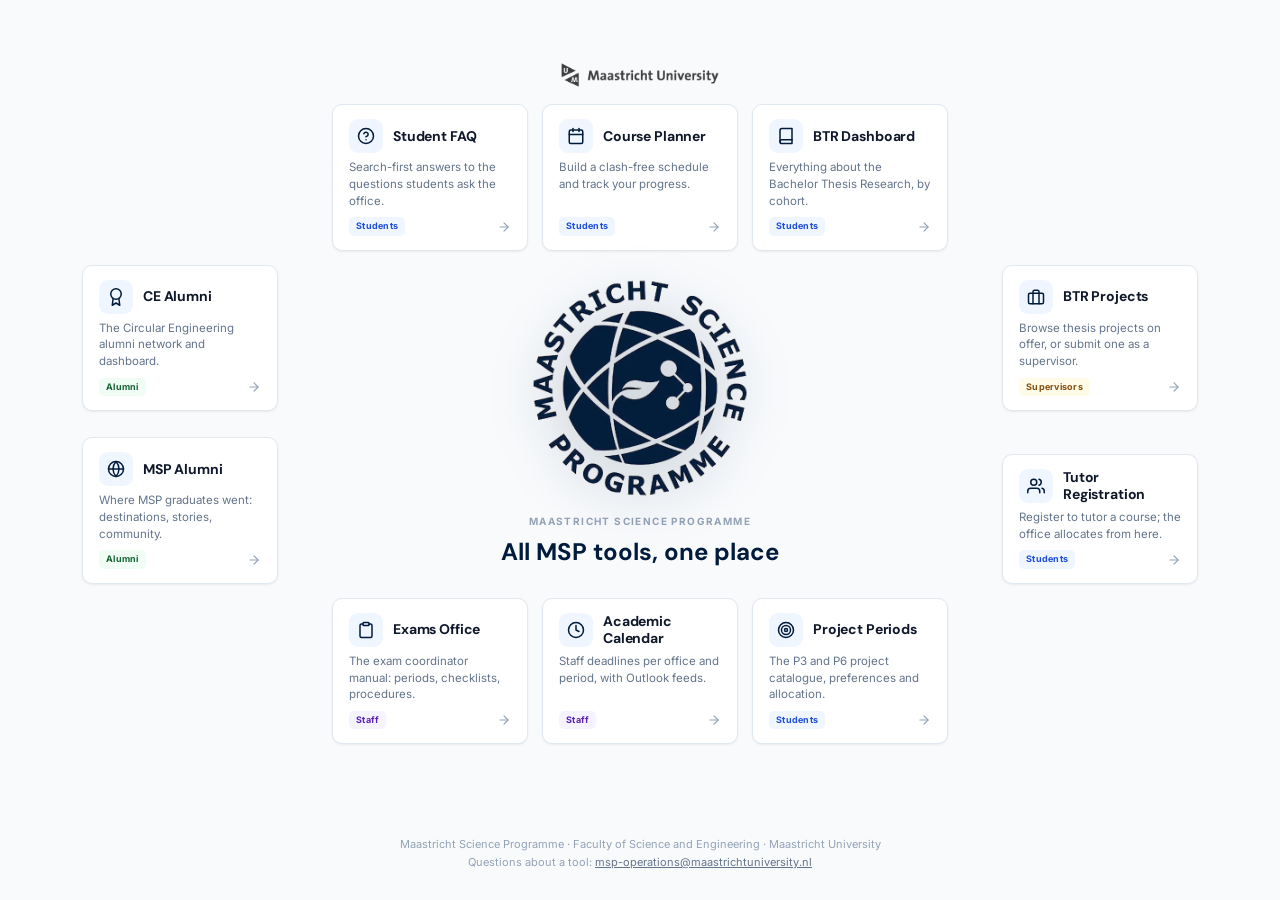
==== index.html @ 6ce53aeb "Hub: clean landing page without the sidebar; tools keep theirs" ====
<!doctype html>
<html lang="en">
<head>
<meta charset="utf-8">
<meta name="viewport" content="width=device-width, initial-scale=1">
<title>MSP Hub</title>
<meta name="description" content="Every Maastricht Science Programme web tool in one place: student FAQ, course planner, thesis research, tutoring, calendars and the alumni networks.">
<meta name="robots" content="noindex">
<link rel="icon" type="image/png" href="msp-ui/favicon.png">
<link rel="stylesheet" href="msp-ui/msp-ui.css">
<style>
  /* ── clean landing: no sidebar, everything centred ─────────────────────── */
  body.hub{min-height:100vh;display:flex;flex-direction:column}
  .hub-main{flex:1;display:flex;flex-direction:column;justify-content:center;max-width:1180px;width:100%;margin:0 auto;padding:40px 32px 24px;box-sizing:border-box}
  .hub-top{display:flex;justify-content:center;margin-bottom:8px}
  .hub-top img{height:26px;opacity:.85}
  .hub-foot{text-align:center;font-size:11px;color:var(--msp-g4);padding:16px 24px 28px;line-height:1.7}
  .hub-foot a{color:var(--msp-g5)}
  /* ── the ring: tiles around the emblem ───────────────────────────────── */
  .ring{display:flex;flex-direction:column;gap:14px;align-items:center;margin:8px 0 28px}
  .ring-row{display:flex;gap:14px;justify-content:center;flex-wrap:nowrap}
  .ring-mid{display:flex;gap:14px;align-items:stretch;justify-content:center;width:100%}
  .ring-col{display:flex;flex-direction:column;gap:14px;justify-content:space-between}
  .ring-centre{flex:1;display:flex;flex-direction:column;align-items:center;justify-content:center;text-align:center;min-width:220px;padding:12px}
  .ring-centre img{width:min(100%,220px);height:auto;display:block;filter:drop-shadow(0 8px 24px rgba(1,27,60,.18))}
  .ring-centre .kicker{font-size:10px;font-weight:700;letter-spacing:.14em;text-transform:uppercase;color:var(--msp-g4);margin-top:14px}
  .ring-centre h1{font-size:24px;margin:4px 0 0;color:var(--msp-navy);font-family:var(--msp-font-display)}

  /* ── a tile ────────────────────────────────────────────────────────────── */
  .tile{width:196px;min-height:118px;background:#fff;border:1.5px solid var(--msp-g2);border-radius:var(--msp-r);box-shadow:var(--msp-sh);padding:14px 16px;display:flex;flex-direction:column;gap:6px;text-decoration:none;color:var(--msp-g9);transition:all .2s;position:relative;box-sizing:border-box}
  .tile:hover{box-shadow:var(--msp-sh-md);transform:translateY(-2px);border-color:var(--msp-g3)}
  .tile:focus-visible{outline:2px solid var(--msp-sky);outline-offset:2px}
  .tile-top{display:flex;align-items:center;gap:10px}
  .tile-ico{width:34px;height:34px;border-radius:9px;background:var(--msp-a-bg);color:var(--msp-navy);display:flex;align-items:center;justify-content:center;flex-shrink:0}
  .tile-ico svg{width:18px;height:18px}
  .tile-name{font-family:var(--msp-font-display);font-weight:700;font-size:14px;letter-spacing:-.01em;line-height:1.2}
  .tile-blurb{font-size:11.5px;color:var(--msp-g5);line-height:1.45;flex:1}
  .tile-foot{display:flex;align-items:center;gap:6px;margin-top:2px}
  .tile-foot .msp-tag{font-size:9px;padding:2px 7px}
  .tile-go{margin-left:auto;color:var(--msp-g4);display:flex}
  .tile-go svg{width:14px;height:14px}
  .tile:hover .tile-go{color:var(--msp-navy)}
  .tile.dev{border-style:dashed;background:var(--msp-g0);cursor:default}
  .tile.dev:hover{transform:none;box-shadow:var(--msp-sh);border-color:var(--msp-g2)}
  .tile.dev .tile-ico{background:var(--msp-g1);color:var(--msp-g4)}
  .aud-students{background:var(--msp-a-bg);color:var(--msp-a)}
  .aud-staff{background:var(--msp-d-bg);color:var(--msp-d)}
  .aud-alumni{background:var(--msp-b-bg);color:var(--msp-b)}
  .aud-supervisors{background:var(--msp-c-bg);color:var(--msp-c)}

  /* ── narrow screens: emblem on top, tiles in a grid ───────────────────── */
  @media(max-width:1180px){.tile{width:176px}}
  @media(max-width:1000px){
    .ring-row,.ring-mid{display:contents}
    .ring-col{display:contents}
    .ring{display:grid;grid-template-columns:repeat(auto-fill,minmax(176px,1fr));gap:12px}
    .ring-centre{grid-column:1/-1;order:-1;padding:8px 0 16px}
    .tile{width:auto;min-height:0}
  }
  @media(max-width:480px){.ring{grid-template-columns:1fr 1fr}.tile-blurb{display:none}.tile{min-height:0}}
</style>
</head>
<body class="msp-body hub">

<main class="hub-main">
  <div class="hub-top"><img src="msp-ui/um-wordmark.png" alt="Maastricht University" style="filter:brightness(0);opacity:.75"></div>
  <div class="ring" id="ring" aria-label="MSP tools"></div>
</main>
<footer class="hub-foot">Maastricht Science Programme · Faculty of Science and Engineering · Maastricht University<br>Questions about a tool: <a href="mailto:msp-operations@maastrichtuniversity.nl">msp-operations@maastrichtuniversity.nl</a></footer>

<script src="projects.js"></script>
<script src="msp-ui/msp-shell.js"></script>
<script>
(function () {
  var P = window.MSP_PROJECTS || [];
  var AUD = { students: 'Students', staff: 'Staff', alumni: 'Alumni', supervisors: 'Supervisors' };

  function tile(p) {
    var href = p.next || p.live;
    var dev = p.status === 'dev' || !href;
    var el = document.createElement(dev ? 'div' : 'a');
    el.className = 'tile' + (dev ? ' dev' : '');
    el.id = 'tool-' + p.id;
    if (!dev) { el.href = href; el.setAttribute('aria-label', p.name + ': ' + p.blurb); }
    el.innerHTML =
      '<div class="tile-top"><span class="tile-ico">' + MSPShell.icon(p.icon) + '</span><span class="tile-name">' + p.name + '</span></div>' +
      '<div class="tile-blurb">' + p.blurb + '</div>' +
      '<div class="tile-foot"><span class="msp-tag aud-' + p.audience + '">' + (AUD[p.audience] || p.audience) + '</span>' +
      (dev ? '<span class="msp-tag">in development</span>' : '<span class="tile-go">' + '<svg viewBox="0 0 24 24" fill="none" stroke="currentColor" stroke-width="2" stroke-linecap="round" stroke-linejoin="round"><line x1="5" y1="12" x2="19" y2="12"/><polyline points="12 5 19 12 12 19"/></svg>' + '</span>') + '</div>';
    return el;
  }

  // ring layout: s tiles down each side, the rest split over the top and bottom rows
  function layout() {
    var ring = document.getElementById('ring');
    ring.innerHTML = '';
    var n = P.length;
    var s = Math.max(1, Math.floor(n / 5));
    var m = n - 2 * s, top = Math.ceil(m / 2), bottom = Math.floor(m / 2);
    var i = 0;
    var rowTop = document.createElement('div'); rowTop.className = 'ring-row';
    for (var a = 0; a < top; a++) rowTop.appendChild(tile(P[i++]));
    var mid = document.createElement('div'); mid.className = 'ring-mid';
    var right = document.createElement('div'); right.className = 'ring-col';
    for (var b = 0; b < s; b++) right.appendChild(tile(P[i++]));
    var rowBottom = document.createElement('div'); rowBottom.className = 'ring-row';
    var bottomTiles = [];
    for (var c = 0; c < bottom; c++) bottomTiles.push(tile(P[i++]));
    bottomTiles.reverse().forEach(function (t) { rowBottom.appendChild(t); });   // keeps the clockwise order
    var left = document.createElement('div'); left.className = 'ring-col';
    var leftTiles = [];
    for (var d = 0; d < s; d++) leftTiles.push(tile(P[i++]));
    leftTiles.reverse().forEach(function (t) { left.appendChild(t); });
    var centre = document.createElement('div'); centre.className = 'ring-centre';
    centre.innerHTML = '<img src="msp-ui/msp-emblem.png" alt="Maastricht Science Programme"><div class="kicker">Maastricht Science Programme</div><h1>All MSP tools, one place</h1>';
    mid.appendChild(left); mid.appendChild(centre); mid.appendChild(right);
    ring.appendChild(rowTop); ring.appendChild(mid); ring.appendChild(rowBottom);
  }
  layout();

})();
</script>
</body>
</html>
---- msp-ui/msp-ui.css ----
/* ============================================================================
   MSP UI  -  the shared look for every MSP web tool
   ----------------------------------------------------------------------------
   Source of the design: the MSP Course Planner (index.html) and Arthur Foulon's
   "UI Proposal" deck (Oct 2026). One stylesheet, loaded by every site, so the
   sidebar, colours, type and components are identical everywhere.

   Everything here is prefixed  msp-  so it never collides with a site's own CSS.
   The page frame is injected by msp-shell.js (same folder); this file styles it.

   Sections
     1. Fonts (self-hosted Inter + DM Sans, no CDN calls)
     2. Tokens (:root custom properties, all --msp-*)
     3. Base (body type, links, headings inside .msp-content)
     4. Frame: sidebar, content area, mobile drawer, print
     5. Components: cards, hero, buttons, pills, alerts, chips, forms, tables
     6. Utilities
   ========================================================================== */

/* 1. Fonts ------------------------------------------------------------------ */
@font-face{font-family:'Inter';font-style:normal;font-weight:400 700;font-display:swap;src:url(fonts/inter-latin.woff2) format('woff2');unicode-range:U+0000-00FF,U+0131,U+0152-0153,U+02BB-02BC,U+02C6,U+02DA,U+02DC,U+0304,U+0308,U+0329,U+2000-206F,U+20AC,U+2122,U+2191,U+2193,U+2212,U+2215,U+FEFF,U+FFFD}
@font-face{font-family:'Inter';font-style:normal;font-weight:400 700;font-display:swap;src:url(fonts/inter-latin-ext.woff2) format('woff2');unicode-range:U+0100-02BA,U+02BD-02C5,U+02C7-02CC,U+02CE-02D7,U+02DD-02FF,U+0304,U+0308,U+0329,U+1D00-1DBF,U+1E00-1E9F,U+1EF2-1EFF,U+2020,U+20A0-20AB,U+20AD-20C0,U+2113,U+2C60-2C7F,U+A720-A7FF}
@font-face{font-family:'DM Sans';font-style:normal;font-weight:700;font-display:swap;src:url(fonts/dmsans-700-latin.woff2) format('woff2');unicode-range:U+0000-00FF,U+0131,U+0152-0153,U+02BB-02BC,U+02C6,U+02DA,U+02DC,U+0304,U+0308,U+0329,U+2000-206F,U+20AC,U+2122,U+2191,U+2193,U+2212,U+2215,U+FEFF,U+FFFD}
@font-face{font-family:'DM Sans';font-style:normal;font-weight:700;font-display:swap;src:url(fonts/dmsans-700-latin-ext.woff2) format('woff2');unicode-range:U+0100-02BA,U+02BD-02C5,U+02C7-02CC,U+02CE-02D7,U+02DD-02FF,U+0304,U+0308,U+0329,U+1D00-1DBF,U+1E00-1E9F,U+1EF2-1EFF,U+2020,U+20A0-20AB,U+20AD-20C0,U+2113,U+2C60-2C7F,U+A720-A7FF}

/* 2. Tokens ----------------------------------------------------------------- */
:root{
  /* brand */
  --msp-navy:#011B3C; --msp-navy2:#02274F; --msp-navy3:#0A3060;
  --msp-sky:#6ED2EC; --msp-orange:#E87722; --msp-red:#BE0028;
  /* semantic states */
  --msp-ok:#15803D;   --msp-ok-bg:#F0FDF4;   --msp-ok-bd:#86EFAC;
  --msp-warn:#92400E; --msp-warn-bg:#FFFBEB; --msp-warn-bd:#FCD34D;
  --msp-err:#B91C1C;  --msp-err-bg:#FEF2F2;  --msp-err-bd:#FCA5A5;
  --msp-inf:#0C4A6E;  --msp-inf-bg:#F0F9FF;  --msp-inf-bd:#7DD3FC;
  /* greys (slate) */
  --msp-g0:#F8FAFC; --msp-g1:#F1F5F9; --msp-g2:#E2E8F0; --msp-g3:#CBD5E1;
  --msp-g4:#94A3B8; --msp-g5:#64748B; --msp-g7:#334155; --msp-g9:#0F172A;
  /* accent tints used by the planner for slot colours; handy for categories */
  --msp-a-bg:#EFF6FF; --msp-a:#1D4ED8;  --msp-b-bg:#F0FDF4; --msp-b:#166534;
  --msp-c-bg:#FEFCE8; --msp-c:#854D0E;  --msp-d-bg:#F5F3FF; --msp-d:#5B21B6;
  --msp-e-bg:#FFF1F2; --msp-e:#9F1239;
  /* shape */
  --msp-r:10px; --msp-rs:6px; --msp-rl:16px;
  --msp-sh:0 1px 3px rgba(0,0,0,.04),0 1px 2px rgba(0,0,0,.03);
  --msp-sh-md:0 4px 20px rgba(0,0,0,.06),0 2px 6px rgba(0,0,0,.03);
  --msp-sh-lg:0 8px 30px rgba(0,0,0,.08),0 4px 10px rgba(0,0,0,.04);
  /* type */
  --msp-font:'Inter',-apple-system,BlinkMacSystemFont,'Segoe UI',sans-serif;
  --msp-font-display:'DM Sans','Inter',-apple-system,BlinkMacSystemFont,'Segoe UI',sans-serif;
  --msp-font-mono:'SF Mono',Monaco,Consolas,'Courier New',monospace;
  /* frame */
  --msp-sb-w:260px;        /* desktop sidebar */
  --msp-sb-w-md:220px;     /* 901-1100px */
  --msp-sb-w-drawer:280px; /* off-canvas drawer below 900px */
  --msp-main-w:860px;      /* reading column */
  --msp-main-w-wide:1100px;
  /* stacking: sidebar 200, its overlay 190, drawer toggle 300; site modals go above these */
  --msp-z-sidebar:200; --msp-z-toggle:300; --msp-z-modal:500;
}

/* 3. Base -------------------------------------------------------------------- */
html{scroll-behavior:smooth;-webkit-text-size-adjust:100%}
body.msp-body{margin:0;font-family:var(--msp-font);background:var(--msp-g0);color:var(--msp-g9);min-height:100vh;font-size:14px;line-height:1.6;-webkit-font-smoothing:antialiased}
:where(.msp-content) :where(a:not([class*=msp-btn]):not(.msp-chip):not(.msp-tab)){color:var(--msp-navy)}
:where(.msp-content) :where(h1,h2,h3){font-family:var(--msp-font-display);letter-spacing:-.01em;color:inherit;line-height:1.2;margin:0 0 .5em}
:where(.msp-content) :where(h1){font-size:26px;font-weight:700}
:where(.msp-content) :where(h2){font-size:20px;font-weight:700}
:where(.msp-content) :where(h3){font-size:15px;font-weight:600;font-family:var(--msp-font)}
.msp-content ::selection{background:rgba(110,210,236,.35)}

/* 4. Frame ------------------------------------------------------------------- */
.msp-app{display:flex;min-height:100vh}

/* sidebar */
.msp-sidebar{width:var(--msp-sb-w);background:var(--msp-navy);color:#fff;position:fixed;top:0;left:0;bottom:0;z-index:var(--msp-z-sidebar);align-self:auto;display:flex;flex-direction:column;overflow-y:auto;box-shadow:4px 0 24px rgba(1,27,60,.12);font-family:var(--msp-font);font-size:14px;line-height:1.6;box-sizing:border-box;scrollbar-width:thin;scrollbar-color:rgba(255,255,255,.18) transparent}
.msp-sidebar *,.msp-sidebar *::before,.msp-sidebar *::after{box-sizing:border-box}
.msp-sidebar a{text-decoration:none}

.msp-sb-brand{padding:28px 24px 20px;border-bottom:1px solid rgba(255,255,255,.08)}
.msp-sb-brand a{color:inherit;display:block}
.msp-sb-logo{height:32px;width:auto;object-fit:contain;filter:brightness(0) invert(1);opacity:.9;margin-bottom:14px;display:block}
.msp-sb-title{font-family:var(--msp-font-display);font-size:20px;font-weight:700;letter-spacing:-.02em;line-height:1.15;color:#fff;margin:0}
.msp-sb-title.long{font-size:17px}   /* set by the shell for names over 18 characters */
.msp-sb-sub{font-size:9.5px;color:rgba(255,255,255,.4);letter-spacing:.1em;text-transform:uppercase;margin-top:5px;font-weight:500;line-height:1.4}

.msp-sb-nav{padding:20px 14px;flex:1}
.msp-sb-label{font-size:9px;font-weight:700;text-transform:uppercase;letter-spacing:.12em;color:rgba(255,255,255,.3);padding:0 10px;margin:0 0 8px}
.msp-sb-link+.msp-sb-label,.msp-sb-divider+.msp-sb-label,.msp-sb-label+.msp-sb-label{margin-top:18px}
.msp-sb-link{display:flex;align-items:center;gap:12px;padding:12px 14px;border-radius:10px;font-size:13.5px;font-weight:500;color:rgba(255,255,255,.55);text-decoration:none;transition:all .2s;border:none;background:none;cursor:pointer;font-family:inherit;width:100%;text-align:left;margin-bottom:4px}
.msp-sb-link:hover{background:rgba(255,255,255,.08);color:rgba(255,255,255,.9)}
.msp-sb-link.active{background:rgba(255,255,255,.12);color:#fff;font-weight:600;box-shadow:inset 0 0 0 1px rgba(255,255,255,.08)}
.msp-sb-link:focus-visible{outline:2px solid var(--msp-sky);outline-offset:2px}
.msp-sb-ico{width:36px;height:36px;border-radius:9px;display:flex;align-items:center;justify-content:center;flex-shrink:0;background:rgba(255,255,255,.06);transition:background .2s;color:inherit}
.msp-sb-link:hover .msp-sb-ico{background:rgba(255,255,255,.1)}
.msp-sb-link.active .msp-sb-ico{background:rgba(110,210,236,.15);color:var(--msp-sky)}
.msp-sb-ico svg{width:18px;height:18px;display:block}
.msp-sb-text{line-height:1.2;min-width:0}
.msp-sb-hint{font-size:10px;color:rgba(255,255,255,.3);font-weight:400;display:block;margin-top:1px;white-space:nowrap;overflow:hidden;text-overflow:ellipsis}
.msp-sb-link.active .msp-sb-hint{color:rgba(255,255,255,.45)}
.msp-sb-ext{margin-left:auto;opacity:.35;flex-shrink:0}
.msp-sb-ext svg{width:12px;height:12px;display:block}
.msp-sb-divider{height:1px;background:rgba(255,255,255,.06);margin:16px 10px}

.msp-sb-meta{padding:16px 24px;border-top:1px solid rgba(255,255,255,.06);font-size:10.5px;color:rgba(255,255,255,.3);line-height:1.6}
.msp-sb-meta span{display:block;margin-bottom:2px}
.msp-sb-meta:empty{display:none}
.msp-sb-cfg{display:inline-flex;align-items:center;gap:4px;padding:5px 12px;border-radius:var(--msp-rs);font-size:10.5px;font-weight:600;background:rgba(255,255,255,.06);border:1px solid rgba(255,255,255,.1);color:rgba(255,255,255,.5);cursor:pointer;font-family:inherit;transition:all .15s;margin-top:8px}
.msp-sb-cfg:hover{background:rgba(255,255,255,.12);color:rgba(255,255,255,.8)}
.msp-sb-cfg svg{width:14px;height:14px}

.msp-sb-footer{padding:16px 24px;border-top:1px solid rgba(255,255,255,.06)}
.msp-sb-footer img{height:36px;width:auto;object-fit:contain;filter:brightness(0) invert(1);opacity:.4;display:block;margin-bottom:8px}
.msp-sb-privacy{font-size:9px;color:rgba(255,255,255,.25);line-height:1.5}
.msp-sb-hub{display:inline-flex;align-items:center;gap:5px;margin-top:8px;font-size:10px;font-weight:600;color:rgba(255,255,255,.4);letter-spacing:.02em;transition:color .15s}
.msp-sb-hub:hover{color:rgba(255,255,255,.85)}
.msp-sb-hub svg{width:12px;height:12px}

/* content: a flex column so a page footer sits at the bottom on short pages */
.msp-content{flex:1;margin-left:var(--msp-sb-w);min-height:100vh;background:var(--msp-g0);color:var(--msp-g9);min-width:0;display:flex;flex-direction:column}
.msp-main{max-width:var(--msp-main-w);width:100%;flex:1 0 auto;margin:0 auto;padding:32px 32px 80px;box-sizing:border-box}
.msp-main.wide{max-width:var(--msp-main-w-wide)}
.msp-main.full{max-width:none}

/* mobile toggle + overlay */
.msp-sb-toggle{display:none;position:fixed;top:12px;left:12px;z-index:var(--msp-z-toggle);width:40px;height:40px;border-radius:10px;background:var(--msp-navy);color:#fff;border:none;cursor:pointer;align-items:center;justify-content:center;box-shadow:var(--msp-sh-md);padding:0}
.msp-sb-toggle svg{width:20px;height:20px}
.msp-sb-overlay{display:none;position:fixed;inset:0;background:rgba(0,0,0,.4);z-index:calc(var(--msp-z-sidebar) - 10)}
.msp-skip{position:absolute;left:-9999px;top:8px;background:#fff;color:var(--msp-navy);padding:8px 12px;border-radius:6px;z-index:400;font-weight:600}
.msp-skip:focus{left:8px}

/* breakpoints (same steps as the planner) */
@media(max-width:1100px){
  .msp-sidebar{width:var(--msp-sb-w-md)}
  .msp-content{margin-left:var(--msp-sb-w-md)}
  .msp-sb-link{padding:10px 12px;font-size:12.5px}
  .msp-sb-ico{width:32px;height:32px}
  .msp-sb-sub{font-size:8.5px;letter-spacing:.06em}
}
@media(max-width:900px){
  .msp-sidebar{transform:translateX(-100%);transition:transform .3s ease;width:var(--msp-sb-w-drawer)}
  .msp-sidebar.open{transform:translateX(0)}
  .msp-content{margin-left:0}
  .msp-sb-toggle{display:flex;transition:left .3s ease}
  /* while the drawer is open the button becomes the X and sits in the drawer's top-right corner */
  body.msp-sb-locked .msp-sb-toggle{left:calc(var(--msp-sb-w-drawer) - 52px);background:rgba(255,255,255,.12);box-shadow:none}
  .msp-sb-overlay.show{display:block}
  body.msp-sb-locked{overflow:hidden}
  .msp-main{padding-top:64px}
}
@media(max-width:640px){
  .msp-main{padding:64px 16px 60px}
  .msp-hero{padding:22px 20px;border-radius:12px}
  .msp-hero h1,.msp-hero h2{font-size:22px}
  .msp-card-b{padding:16px}
  .msp-card-h,.msp-card-f{padding:14px 16px}
}
@media print{
  .msp-sidebar,.msp-sb-toggle,.msp-sb-overlay{display:none!important}
  .msp-content{margin-left:0!important}
  .msp-main{padding:12px!important;max-width:100%!important}
  body.msp-body{background:#fff!important}
}

/* 5. Components -------------------------------------------------------------- */
/* hero: the in-content replacement for the old full-bleed heroes */
.msp-hero{background:linear-gradient(135deg,var(--msp-navy) 0%,var(--msp-navy2) 40%,var(--msp-navy3) 100%);color:#fff;border-radius:var(--msp-rl);padding:32px 36px;margin-bottom:20px;box-shadow:0 8px 32px rgba(1,27,60,.18),0 2px 8px rgba(0,0,0,.08);position:relative;overflow:hidden}
.msp-hero::before{content:'';position:absolute;top:-60px;right:-40px;width:200px;height:200px;background:radial-gradient(circle,rgba(110,210,236,.08) 0%,transparent 70%);pointer-events:none}
.msp-hero h1,.msp-hero h2{color:#fff;font-family:var(--msp-font-display);font-size:26px;font-weight:700;margin:0 0 4px;letter-spacing:-.02em}
.msp-hero p{font-size:13.5px;opacity:.75;margin:0;max-width:60ch;line-height:1.7}
.msp-hero .msp-hero-kicker{font-size:10px;font-weight:700;letter-spacing:.12em;text-transform:uppercase;opacity:.55;margin-bottom:8px}
.msp-hero .msp-hero-actions{display:flex;gap:8px;margin-top:16px;flex-wrap:wrap}
.msp-hero-flat{background:#fff;color:var(--msp-g9);border:1px solid var(--msp-g2);box-shadow:var(--msp-sh)}
.msp-hero-flat h1,.msp-hero-flat h2{color:var(--msp-navy)}
.msp-hero-flat p{color:var(--msp-g5);opacity:1}
.msp-hero-flat::before{display:none}

/* page head: plain title block */
.msp-page-head{margin-bottom:22px}
.msp-page-head h1{margin:0 0 4px}
.msp-page-head p{margin:0;color:var(--msp-g5);font-size:13.5px}
.msp-kicker{font-size:10px;font-weight:700;letter-spacing:.12em;text-transform:uppercase;color:var(--msp-g4);margin-bottom:6px}

/* cards */
.msp-card{background:#fff;border-radius:var(--msp-r);box-shadow:var(--msp-sh);border:1px solid var(--msp-g2);margin-bottom:16px;overflow:hidden;transition:box-shadow .2s}
.msp-card:hover{box-shadow:var(--msp-sh-md)}
.msp-card-h{padding:16px 24px;border-bottom:1px solid var(--msp-g1);display:flex;align-items:center;gap:12px}
.msp-card-h h2,.msp-card-h h3{font-size:15px;font-weight:600;color:var(--msp-g9);letter-spacing:-.01em;margin:0;font-family:var(--msp-font)}
.msp-card-b{padding:24px}
.msp-card-f{padding:16px 24px;background:var(--msp-g0);border-top:1px solid var(--msp-g1);display:flex;align-items:center;gap:10px;flex-wrap:wrap}
.msp-step{width:28px;height:28px;background:var(--msp-navy);color:#fff;border-radius:50%;display:flex;align-items:center;justify-content:center;font-size:12px;font-weight:700;flex-shrink:0}
.msp-step.ok{background:var(--msp-ok)}
.msp-hint{font-size:12px;color:var(--msp-g4);margin-left:auto;font-weight:400}
.msp-card.static:hover{box-shadow:var(--msp-sh)}

/* stat tiles */
.msp-stats{display:grid;grid-template-columns:repeat(auto-fit,minmax(140px,1fr));gap:14px;margin-bottom:20px}
.msp-stat{background:#fff;border-radius:14px;padding:20px 16px 16px;text-align:center;border:1.5px solid var(--msp-g2);box-shadow:var(--msp-sh);transition:all .3s}
.msp-stat:hover{box-shadow:var(--msp-sh-md);transform:translateY(-3px);border-color:var(--msp-g3)}
.msp-stat-val{font-family:var(--msp-font-display);font-size:28px;font-weight:700;color:var(--msp-navy);line-height:1.1}
.msp-stat-label{font-size:10px;font-weight:700;color:var(--msp-g4);text-transform:uppercase;letter-spacing:.08em;margin-top:6px}
.msp-stat-sub{font-size:11px;color:var(--msp-g5);margin-top:3px}
.msp-stat.ok{border-color:var(--msp-ok-bd);background:var(--msp-ok-bg)} .msp-stat.ok .msp-stat-val{color:var(--msp-ok)}
.msp-stat.warn{border-color:var(--msp-warn-bd);background:var(--msp-warn-bg)} .msp-stat.warn .msp-stat-val{color:var(--msp-warn)}

/* buttons */
.msp-btn{display:inline-flex;align-items:center;gap:6px;padding:9px 18px;border-radius:var(--msp-rs);font-size:13px;font-weight:600;font-family:var(--msp-font);cursor:pointer;border:none;transition:all .15s;text-decoration:none;line-height:1.3;white-space:nowrap}
.msp-btn svg{width:15px;height:15px}
.msp-btn-or{background:var(--msp-orange);color:#fff;box-shadow:0 1px 3px rgba(232,119,34,.3)}
.msp-btn-or:hover{opacity:.9;box-shadow:0 2px 8px rgba(232,119,34,.35);color:#fff}
.msp-btn-navy{background:var(--msp-navy);color:#fff}
.msp-btn-navy:hover{background:var(--msp-navy2);color:#fff}
.msp-btn-gh{background:#fff;color:var(--msp-g5);border:1.5px solid var(--msp-g2)}
.msp-btn-gh:hover{border-color:var(--msp-g4);color:var(--msp-g7)}
.msp-btn-sky{background:var(--msp-inf-bg);color:var(--msp-inf);border:1px solid var(--msp-inf-bd)}
.msp-btn-sky:hover{background:var(--msp-sky);color:var(--msp-navy)}
.msp-btn-link{background:transparent;color:var(--msp-navy);padding-left:6px;padding-right:6px}
.msp-btn-link:hover{text-decoration:underline}
.msp-btn-sm{padding:6px 12px;font-size:11.5px}
.msp-btn-lg{padding:12px 24px;font-size:14px}
.msp-btn:disabled,.msp-btn.disabled{opacity:.35;cursor:not-allowed;box-shadow:none;pointer-events:none}
.msp-btn:focus-visible{outline:2px solid var(--msp-sky);outline-offset:2px}

/* status pills */
.msp-pill{display:inline-flex;align-items:center;gap:4px;font-size:11px;font-weight:600;padding:3px 10px;border-radius:20px;white-space:nowrap;letter-spacing:.02em;background:var(--msp-g1);color:var(--msp-g5)}
.msp-pill.ok{background:var(--msp-ok-bg);color:var(--msp-ok);border:1px solid var(--msp-ok-bd)}
.msp-pill.warn{background:var(--msp-warn-bg);color:var(--msp-warn);border:1px solid var(--msp-warn-bd)}
.msp-pill.err{background:var(--msp-err-bg);color:var(--msp-err);border:1px solid var(--msp-err-bd)}
.msp-pill.inf{background:var(--msp-inf-bg);color:var(--msp-inf);border:1px solid var(--msp-inf-bd)}
.msp-pill.navy{background:var(--msp-navy);color:#fff}
.msp-pill.sky{background:rgba(110,210,236,.2);color:var(--msp-navy)}

/* alerts */
.msp-alert{display:flex;gap:10px;align-items:flex-start;padding:12px 16px;border-radius:var(--msp-rs);margin-bottom:8px;line-height:1.5;background:var(--msp-g1);border:1px solid var(--msp-g2)}
.msp-alert-ico{font-size:14px;flex-shrink:0;margin-top:1px;line-height:1}
.msp-alert-ico svg{width:16px;height:16px;display:block}
.msp-alert-body{flex:1;font-size:12.5px;color:var(--msp-g5)}
.msp-alert-body strong{display:block;font-weight:600;font-size:13px;margin-bottom:2px;color:var(--msp-g9)}
.msp-alert-body p{margin:0}
.msp-alert.ok{background:var(--msp-ok-bg);border-color:var(--msp-ok-bd)} .msp-alert.ok .msp-alert-ico,.msp-alert.ok strong{color:var(--msp-ok)}
.msp-alert.warn{background:var(--msp-warn-bg);border-color:var(--msp-warn-bd)} .msp-alert.warn .msp-alert-ico,.msp-alert.warn strong{color:var(--msp-warn)}
.msp-alert.err{background:var(--msp-err-bg);border-color:var(--msp-err-bd)} .msp-alert.err .msp-alert-ico,.msp-alert.err strong{color:var(--msp-err)}
.msp-alert.inf{background:var(--msp-inf-bg);border-color:var(--msp-inf-bd)} .msp-alert.inf .msp-alert-ico,.msp-alert.inf strong{color:var(--msp-inf)}

/* guidance note (left rule) */
.msp-note{margin-top:6px;padding:9px 12px;background:rgba(12,74,110,.04);border-left:3px solid var(--msp-inf-bd);border-radius:0 var(--msp-rs) var(--msp-rs) 0;font-size:11.5px;color:var(--msp-g5);line-height:1.6}
.msp-note strong{color:var(--msp-g7);font-weight:600}

/* chips, tags, badges */
.msp-chip{padding:6px 14px;border-radius:20px;font-size:12px;font-weight:600;border:1.5px solid var(--msp-g2);background:#fff;color:var(--msp-g5);cursor:pointer;transition:all .15s;font-family:inherit;display:inline-flex;align-items:center;gap:5px;text-decoration:none;line-height:1.3}
.msp-chip:hover{border-color:var(--msp-g3);color:var(--msp-g7)}
.msp-chip.active{background:var(--msp-navy);color:#fff;border-color:var(--msp-navy)}
.msp-chips{display:flex;gap:6px;flex-wrap:wrap}
/* chip as a checkbox/radio label: <label class="msp-chip"><input type="checkbox"> Lab</label> */
.msp-chip{position:relative}
.msp-chip input[type=checkbox],.msp-chip input[type=radio]{position:absolute;opacity:0;width:0;height:0;margin:0;pointer-events:none}
.msp-chip:has(input:checked){background:var(--msp-navy);color:#fff;border-color:var(--msp-navy)}
.msp-chip:has(input:focus-visible){outline:2px solid var(--msp-sky);outline-offset:2px}
.msp-tag{display:inline-flex;align-items:center;gap:3px;font-size:10px;font-weight:700;padding:3px 9px;border-radius:5px;letter-spacing:.03em;background:var(--msp-g1);color:var(--msp-g5)}
.msp-tag.pre{background:var(--msp-warn-bg);color:var(--msp-warn);border:1px solid var(--msp-warn-bd)}
.msp-tag.co{background:var(--msp-inf-bg);color:var(--msp-inf);border:1px solid var(--msp-inf-bd)}
.msp-tag.ok{background:var(--msp-ok-bg);color:var(--msp-ok);border:1px solid var(--msp-ok-bd)}
.msp-tag.navy{background:var(--msp-navy);color:#fff}
.msp-tag.dark{background:var(--msp-g9);color:#fff}
.msp-code{font-size:12px;font-weight:700;color:#fff;background:var(--msp-navy);padding:3px 10px;border-radius:5px;font-family:var(--msp-font-mono);letter-spacing:.03em}
.msp-label{font-size:9.5px;font-weight:700;text-transform:uppercase;letter-spacing:.06em;color:var(--msp-g4);background:var(--msp-g1);padding:3px 8px;border-radius:4px}
.msp-cat-a{background:var(--msp-a-bg);color:var(--msp-a)} .msp-cat-b{background:var(--msp-b-bg);color:var(--msp-b)} .msp-cat-c{background:var(--msp-c-bg);color:var(--msp-c)} .msp-cat-d{background:var(--msp-d-bg);color:var(--msp-d)} .msp-cat-e{background:var(--msp-e-bg);color:var(--msp-e)}

/* forms */
.msp-field{margin-bottom:18px} .msp-field:last-child{margin-bottom:0}
.msp-flbl{display:block;font-size:10.5px;font-weight:600;color:var(--msp-g5);margin-bottom:6px;letter-spacing:.08em;text-transform:uppercase}
.msp-input,.msp-textarea,.msp-select select{width:100%;padding:10px 14px;border:1.5px solid var(--msp-g2);border-radius:var(--msp-rs);font-size:13.5px;font-family:var(--msp-font);color:var(--msp-g9);background:#fff;transition:border-color .15s,box-shadow .15s;box-sizing:border-box}
.msp-input:hover,.msp-textarea:hover,.msp-select select:hover{border-color:var(--msp-g3)}
.msp-input:focus,.msp-textarea:focus,.msp-select select:focus{outline:none;border-color:var(--msp-navy);box-shadow:0 0 0 3px rgba(1,27,60,.08)}
.msp-textarea{min-height:96px;resize:vertical;line-height:1.5}
.msp-select{position:relative}
.msp-select select{padding-right:32px;appearance:none;cursor:pointer}
.msp-select::after{content:'\25BE';position:absolute;right:12px;top:50%;transform:translateY(-50%);color:var(--msp-g4);pointer-events:none;font-size:12px}
.msp-search{position:relative}
.msp-search .msp-input{padding-left:40px;border-radius:var(--msp-r);font-size:14px;box-shadow:var(--msp-sh)}
.msp-search::before{content:'';position:absolute;left:14px;top:50%;width:15px;height:15px;transform:translateY(-50%);opacity:.4;pointer-events:none;background:no-repeat center/contain url("data:image/svg+xml;utf8,<svg xmlns='http://www.w3.org/2000/svg' viewBox='0 0 24 24' fill='none' stroke='%230F172A' stroke-width='2' stroke-linecap='round' stroke-linejoin='round'><circle cx='11' cy='11' r='8'/><line x1='21' y1='21' x2='16.65' y2='16.65'/></svg>")}
.msp-check{display:flex;gap:10px;align-items:flex-start;font-size:13px;color:var(--msp-g7);cursor:pointer}
.msp-check input{width:15px;height:15px;margin-top:3px;flex-shrink:0;accent-color:var(--msp-navy)}
.msp-help{font-size:12px;color:var(--msp-g4);margin-top:6px}

/* tables */
.msp-table{width:100%;border-collapse:collapse;font-size:13px}
.msp-table th{background:var(--msp-g0);padding:10px 14px;text-align:left;font-size:10px;font-weight:700;color:var(--msp-g4);text-transform:uppercase;letter-spacing:.08em;border-bottom:2px solid var(--msp-g2)}
.msp-table td{padding:12px 14px;border-bottom:1px solid var(--msp-g1);vertical-align:middle}
.msp-table tr:last-child td{border-bottom:none}
.msp-table tbody tr:hover td{background:var(--msp-g0)}
.msp-table .mono{font-family:var(--msp-font-mono);color:var(--msp-g4);font-size:12px}
.msp-table-wrap{overflow-x:auto;-webkit-overflow-scrolling:touch}

/* sections, dividers, lists */
.msp-seclbl{font-size:10px;font-weight:700;text-transform:uppercase;letter-spacing:.1em;color:var(--msp-g4);margin:2px 0 10px}
.msp-divider{border:none;border-top:1px solid var(--msp-g1);margin:18px 0}
.msp-steps{list-style:none;padding:0;margin:0;counter-reset:msp}
.msp-steps li{position:relative;padding:6px 0 6px 32px;font-size:13px;color:var(--msp-g7);counter-increment:msp}
.msp-steps li::before{content:counter(msp);position:absolute;left:0;top:6px;width:22px;height:22px;border-radius:50%;background:var(--msp-navy);color:#fff;font-size:10px;font-weight:700;display:flex;align-items:center;justify-content:center}
.msp-links{display:flex;gap:8px;flex-wrap:wrap}
.msp-links a{display:inline-flex;align-items:center;gap:5px;padding:6px 12px;border-radius:var(--msp-rs);font-size:11.5px;font-weight:500;color:var(--msp-navy);background:var(--msp-a-bg);border:1px solid rgba(29,78,216,.1);text-decoration:none;transition:all .15s}
.msp-links a:hover{background:var(--msp-navy);color:#fff}
.msp-empty{text-align:center;padding:28px 20px;color:var(--msp-g4);font-size:13px}
.msp-spin{width:32px;height:32px;border:3px solid var(--msp-g2);border-top-color:var(--msp-navy);border-radius:50%;animation:msp-spin .7s linear infinite;margin:0 auto}
@keyframes msp-spin{to{transform:rotate(360deg)}}

/* tabs (planner's plan tabs) */
.msp-tabs{display:flex;gap:6px;margin-bottom:22px;background:#fff;padding:6px;border-radius:var(--msp-r);border:1px solid var(--msp-g2);box-shadow:var(--msp-sh)}
.msp-tab{flex:1;display:flex;align-items:center;justify-content:center;gap:7px;padding:10px 14px;border-radius:7px;cursor:pointer;border:none;background:transparent;font-size:13px;font-weight:500;color:var(--msp-g5);transition:all .2s;font-family:inherit;text-decoration:none}
.msp-tab:hover{background:var(--msp-g0);color:var(--msp-g7)}
.msp-tab.active{background:var(--msp-navy);color:#fff;box-shadow:var(--msp-sh-md)}

/* modal: <div class="msp-modal-overlay show"><div class="msp-modal" role="dialog">...</div></div> */
.msp-modal-overlay{display:none;position:fixed;inset:0;background:rgba(1,27,60,.55);z-index:var(--msp-z-modal);align-items:center;justify-content:center;padding:16px;box-sizing:border-box}
.msp-modal-overlay.show{display:flex}
.msp-modal{background:#fff;border-radius:var(--msp-rl);width:100%;max-width:640px;max-height:90vh;overflow:auto;box-shadow:var(--msp-sh-lg);font-family:var(--msp-font);color:var(--msp-g9)}
.msp-modal-h{padding:16px 24px;border-bottom:1px solid var(--msp-g1);display:flex;align-items:center;gap:12px}
.msp-modal-h h2,.msp-modal-h h3{margin:0;font-size:16px;font-weight:700;font-family:var(--msp-font-display);flex:1}
.msp-modal-x{background:none;border:none;cursor:pointer;color:var(--msp-g4);font-size:20px;line-height:1;padding:4px;border-radius:6px}
.msp-modal-x:hover{background:var(--msp-g1);color:var(--msp-g7)}
.msp-modal-b{padding:24px}
.msp-modal-f{padding:16px 24px;border-top:1px solid var(--msp-g1);display:flex;gap:8px;justify-content:flex-end;flex-wrap:wrap}

/* page footer inside the content column */
.msp-footer{text-align:center;padding:20px 24px;font-size:11px;color:var(--msp-g4);border-top:1px solid var(--msp-g2);background:#fff;line-height:1.6}
.msp-footer a{color:var(--msp-g5)}

/* 6. Utilities --------------------------------------------------------------- */
.msp-grid{display:grid;gap:14px}
.msp-grid-2{grid-template-columns:repeat(2,1fr)}
.msp-grid-3{grid-template-columns:repeat(3,1fr)}
.msp-grid-auto{grid-template-columns:repeat(auto-fill,minmax(260px,1fr))}
.msp-row{display:flex;align-items:center;gap:10px;flex-wrap:wrap}
.msp-muted{color:var(--msp-g5)} .msp-faint{color:var(--msp-g4)}
.msp-small{font-size:12px}
.msp-mt-0{margin-top:0} .msp-mb-0{margin-bottom:0} .msp-mb-16{margin-bottom:16px} .msp-mb-24{margin-bottom:24px}
.msp-fade{animation:msp-fade .4s ease both}
@keyframes msp-fade{from{opacity:0;transform:translateY(12px)}to{opacity:1;transform:translateY(0)}}
@media(max-width:700px){.msp-grid-2,.msp-grid-3{grid-template-columns:1fr}}

/* preview build */
.msp-sb-brand{position:relative}.msp-sb-brand::after{content:"PREVIEW";position:absolute;top:12px;right:16px;font:700 9px/1 var(--msp-font);letter-spacing:.12em;color:var(--msp-navy);background:var(--msp-sky);padding:4px 6px;border-radius:4px}
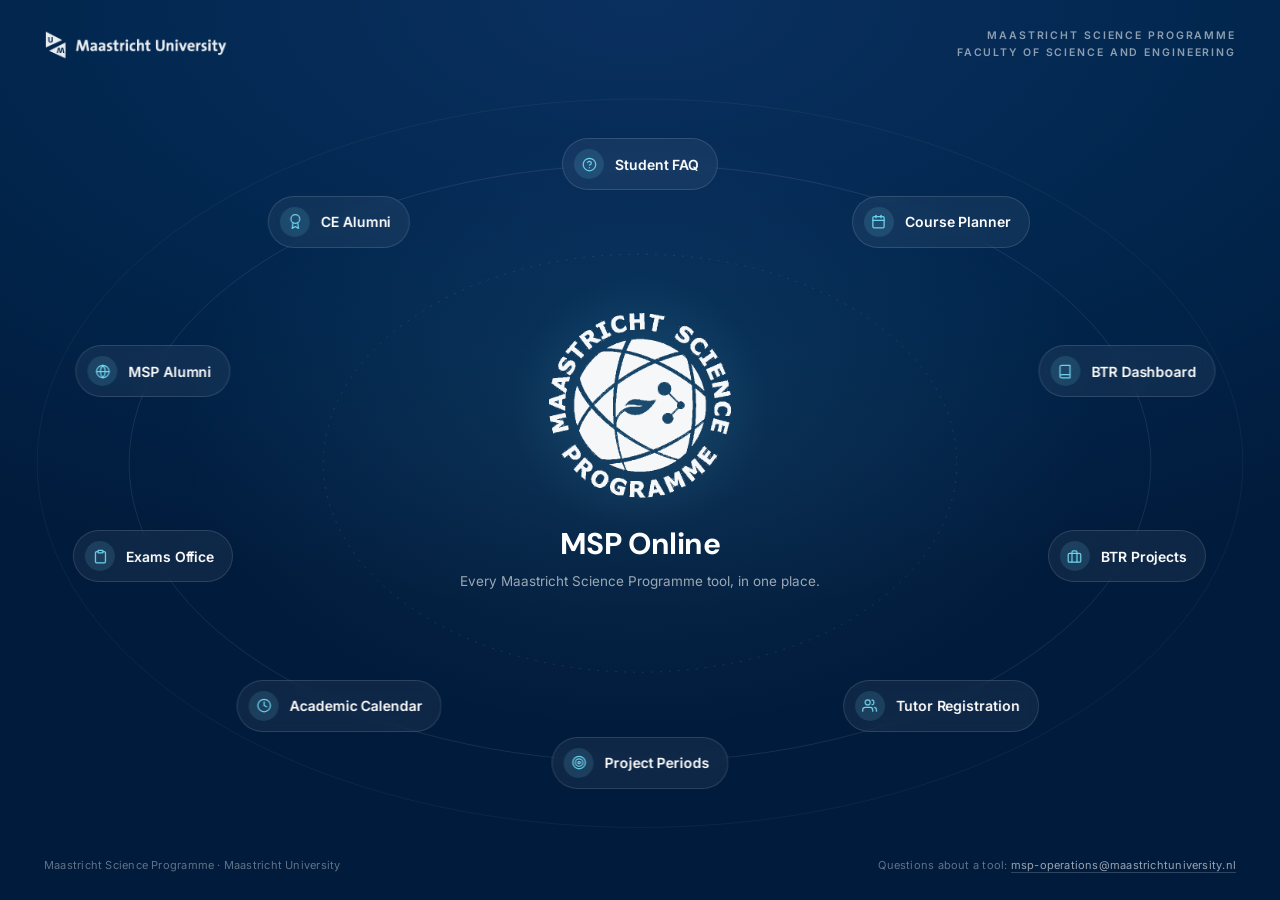
==== commit 1a250ebd: "Hub: navy front door, emblem on an orbit of tools" ====
--- a/index.html
+++ b/index.html
@@ -3,121 +3,167 @@
 <head>
 <meta charset="utf-8">
 <meta name="viewport" content="width=device-width, initial-scale=1">
-<title>MSP Hub</title>
-<meta name="description" content="Every Maastricht Science Programme web tool in one place: student FAQ, course planner, thesis research, tutoring, calendars and the alumni networks.">
+<title>MSP Online</title>
+<meta name="description" content="Every Maastricht Science Programme web tool in one place.">
 <meta name="robots" content="noindex">
+<meta name="theme-color" content="#011B3C">
 <link rel="icon" type="image/png" href="msp-ui/favicon.png">
 <link rel="stylesheet" href="msp-ui/msp-ui.css">
 <style>
-  /* ── clean landing: no sidebar, everything centred ─────────────────────── */
-  body.hub{min-height:100vh;display:flex;flex-direction:column}
-  .hub-main{flex:1;display:flex;flex-direction:column;justify-content:center;max-width:1180px;width:100%;margin:0 auto;padding:40px 32px 24px;box-sizing:border-box}
-  .hub-top{display:flex;justify-content:center;margin-bottom:8px}
-  .hub-top img{height:26px;opacity:.85}
-  .hub-foot{text-align:center;font-size:11px;color:var(--msp-g4);padding:16px 24px 28px;line-height:1.7}
-  .hub-foot a{color:var(--msp-g5)}
-  /* ── the ring: tiles around the emblem ───────────────────────────────── */
-  .ring{display:flex;flex-direction:column;gap:14px;align-items:center;margin:8px 0 28px}
-  .ring-row{display:flex;gap:14px;justify-content:center;flex-wrap:nowrap}
-  .ring-mid{display:flex;gap:14px;align-items:stretch;justify-content:center;width:100%}
-  .ring-col{display:flex;flex-direction:column;gap:14px;justify-content:space-between}
-  .ring-centre{flex:1;display:flex;flex-direction:column;align-items:center;justify-content:center;text-align:center;min-width:220px;padding:12px}
-  .ring-centre img{width:min(100%,220px);height:auto;display:block;filter:drop-shadow(0 8px 24px rgba(1,27,60,.18))}
-  .ring-centre .kicker{font-size:10px;font-weight:700;letter-spacing:.14em;text-transform:uppercase;color:var(--msp-g4);margin-top:14px}
-  .ring-centre h1{font-size:24px;margin:4px 0 0;color:var(--msp-navy);font-family:var(--msp-font-display)}
+  /* The front door: one navy page, the emblem at the centre, the tools on its orbit.
+     No sidebar here on purpose; each tool opens in the shared sidebar layout. */
+  body{margin:0;font-family:var(--msp-font);color:#fff;-webkit-font-smoothing:antialiased;
+    background:
+      radial-gradient(ellipse 60% 55% at 50% 48%, rgba(110,210,236,.10) 0%, rgba(110,210,236,0) 60%),
+      radial-gradient(ellipse 120% 90% at 50% 0%, #0A3060 0%, #02274F 38%, #011B3C 75%);
+    background-color:#011B3C;min-height:100vh;display:flex;flex-direction:column;overflow-x:hidden}
+  a{color:inherit}
 
-  /* ── a tile ────────────────────────────────────────────────────────────── */
-  .tile{width:196px;min-height:118px;background:#fff;border:1.5px solid var(--msp-g2);border-radius:var(--msp-r);box-shadow:var(--msp-sh);padding:14px 16px;display:flex;flex-direction:column;gap:6px;text-decoration:none;color:var(--msp-g9);transition:all .2s;position:relative;box-sizing:border-box}
-  .tile:hover{box-shadow:var(--msp-sh-md);transform:translateY(-2px);border-color:var(--msp-g3)}
-  .tile:focus-visible{outline:2px solid var(--msp-sky);outline-offset:2px}
-  .tile-top{display:flex;align-items:center;gap:10px}
-  .tile-ico{width:34px;height:34px;border-radius:9px;background:var(--msp-a-bg);color:var(--msp-navy);display:flex;align-items:center;justify-content:center;flex-shrink:0}
-  .tile-ico svg{width:18px;height:18px}
-  .tile-name{font-family:var(--msp-font-display);font-weight:700;font-size:14px;letter-spacing:-.01em;line-height:1.2}
-  .tile-blurb{font-size:11.5px;color:var(--msp-g5);line-height:1.45;flex:1}
-  .tile-foot{display:flex;align-items:center;gap:6px;margin-top:2px}
-  .tile-foot .msp-tag{font-size:9px;padding:2px 7px}
-  .tile-go{margin-left:auto;color:var(--msp-g4);display:flex}
-  .tile-go svg{width:14px;height:14px}
-  .tile:hover .tile-go{color:var(--msp-navy)}
-  .tile.dev{border-style:dashed;background:var(--msp-g0);cursor:default}
-  .tile.dev:hover{transform:none;box-shadow:var(--msp-sh);border-color:var(--msp-g2)}
-  .tile.dev .tile-ico{background:var(--msp-g1);color:var(--msp-g4)}
-  .aud-students{background:var(--msp-a-bg);color:var(--msp-a)}
-  .aud-staff{background:var(--msp-d-bg);color:var(--msp-d)}
-  .aud-alumni{background:var(--msp-b-bg);color:var(--msp-b)}
-  .aud-supervisors{background:var(--msp-c-bg);color:var(--msp-c)}
+  /* top and bottom bars */
+  .bar{display:flex;align-items:center;justify-content:space-between;padding:28px 44px;gap:16px}
+  .bar img{height:30px;filter:brightness(0) invert(1);opacity:.92;display:block}
+  .bar .prog{font-size:10.5px;font-weight:600;letter-spacing:.18em;text-transform:uppercase;color:rgba(255,255,255,.55);text-align:right;line-height:1.6}
+  .foot{display:flex;justify-content:space-between;gap:16px;padding:22px 44px 28px;font-size:11px;color:rgba(255,255,255,.38);letter-spacing:.02em}
+  .foot a{color:rgba(255,255,255,.6);text-decoration:none;border-bottom:1px solid rgba(255,255,255,.18)}
+  .foot a:hover{color:#fff;border-color:rgba(255,255,255,.5)}
 
-  /* ── narrow screens: emblem on top, tiles in a grid ───────────────────── */
-  @media(max-width:1180px){.tile{width:176px}}
-  @media(max-width:1000px){
-    .ring-row,.ring-mid{display:contents}
-    .ring-col{display:contents}
-    .ring{display:grid;grid-template-columns:repeat(auto-fill,minmax(176px,1fr));gap:12px}
-    .ring-centre{grid-column:1/-1;order:-1;padding:8px 0 16px}
-    .tile{width:auto;min-height:0}
+  /* the stage */
+  .stage{flex:1 0 auto;position:relative;display:flex;align-items:center;justify-content:center;min-height:560px}
+  .orbit{position:absolute;inset:0;width:100%;height:100%;pointer-events:none}
+  .orbit ellipse{fill:none;stroke:rgba(255,255,255,.09);stroke-width:1}
+  .orbit ellipse.o2{stroke:rgba(110,210,236,.14);stroke-dasharray:2 7}
+  .orbit ellipse.o3{stroke:rgba(255,255,255,.05)}
+
+  .core{position:relative;z-index:2;text-align:center;width:440px;pointer-events:none}
+  .core img{width:188px;height:auto;display:block;margin:0 auto;filter:brightness(0) invert(1);opacity:.96}
+  .core .glow{position:absolute;left:50%;top:94px;width:280px;height:280px;transform:translate(-50%,-50%);border-radius:50%;
+    background:radial-gradient(circle, rgba(110,210,236,.16) 0%, rgba(110,210,236,0) 65%);z-index:-1}
+  .core h1{font-family:var(--msp-font-display);font-weight:700;font-size:30px;letter-spacing:-.02em;margin:26px 0 0;line-height:1.15}
+  .core .cap{margin-top:10px;min-height:44px;font-size:13.5px;line-height:1.6;color:rgba(255,255,255,.6);transition:opacity .2s}
+  .core .cap b{display:block;color:#fff;font-weight:600;font-size:12px;letter-spacing:.14em;text-transform:uppercase;margin-bottom:2px}
+
+  /* the tools */
+  .tool{position:absolute;z-index:3;transform:translate(-50%,-50%);display:inline-flex;align-items:center;gap:11px;
+    padding:10px 18px 10px 11px;border-radius:999px;text-decoration:none;white-space:nowrap;
+    background:rgba(255,255,255,.055);border:1px solid rgba(255,255,255,.13);
+    -webkit-backdrop-filter:blur(6px);backdrop-filter:blur(6px);
+    font-size:14px;font-weight:600;letter-spacing:-.005em;color:#fff;
+    transition:background .25s,border-color .25s,color .25s,box-shadow .25s,transform .25s}
+  .tool .ic{width:30px;height:30px;border-radius:50%;display:flex;align-items:center;justify-content:center;background:rgba(110,210,236,.14);color:var(--msp-sky);flex-shrink:0;transition:background .25s,color .25s}
+  .tool .ic svg{width:15px;height:15px}
+  .tool:hover,.tool:focus-visible{background:#fff;color:var(--msp-navy);border-color:#fff;box-shadow:0 10px 30px rgba(0,0,0,.28);transform:translate(-50%,-50%) translateY(-2px);outline:none}
+  .tool:hover .ic,.tool:focus-visible .ic{background:var(--msp-navy);color:#fff}
+  .tool.soon{opacity:.45;cursor:default}
+  .tool.soon:hover{background:rgba(255,255,255,.055);color:#fff;border-color:rgba(255,255,255,.13);box-shadow:none;transform:translate(-50%,-50%)}
+  .tool.soon:hover .ic{background:rgba(110,210,236,.14);color:var(--msp-sky)}
+  .tool .tag{font-size:9px;font-weight:700;letter-spacing:.12em;text-transform:uppercase;opacity:.7;margin-left:2px}
+
+  /* below 980px: no orbit, a clean list */
+  .list{display:none}
+  @media (max-width:980px){
+    .bar{padding:22px 22px}.bar .prog{display:none}
+    .foot{flex-direction:column;align-items:center;text-align:center;padding:24px 22px 32px}
+    .stage{flex-direction:column;min-height:0;padding:18px 0 8px}
+    .orbit,.tool.ring{display:none}
+    .core{width:auto;padding:0 22px;order:-1}
+    .core img{width:150px}
+    .core h1{font-size:26px}
+    .core .cap{display:none}
+    .list{display:grid;grid-template-columns:1fr;gap:8px;width:100%;max-width:520px;padding:28px 22px 0;box-sizing:border-box}
+    .list .tool{position:static;transform:none;white-space:normal;border-radius:14px;padding:12px 16px 12px 12px}
+    .list .tool:hover,.list .tool:focus-visible{transform:none}
+    .list .tool .txt{display:flex;flex-direction:column;gap:1px}
+    .list .tool .txt small{font-size:11.5px;font-weight:400;color:rgba(255,255,255,.55)}
+    .list .tool:hover .txt small{color:var(--msp-g5)}
+    .list .grp{font-size:10px;font-weight:700;letter-spacing:.16em;text-transform:uppercase;color:rgba(255,255,255,.4);margin:14px 4px 2px}
+    .list .grp:first-child{margin-top:0}
   }
-  @media(max-width:480px){.ring{grid-template-columns:1fr 1fr}.tile-blurb{display:none}.tile{min-height:0}}
+  @media (prefers-reduced-motion:no-preference){
+    .tool.ring{animation:rise .7s cubic-bezier(.2,.7,.2,1) both}
+    @keyframes rise{from{opacity:0;transform:translate(-50%,-40%)}to{opacity:1;transform:translate(-50%,-50%)}}
+    .tool.ring.soon{animation-name:riseSoon}
+    @keyframes riseSoon{from{opacity:0;transform:translate(-50%,-40%)}to{opacity:.45;transform:translate(-50%,-50%)}}
+  }
 </style>
 </head>
-<body class="msp-body hub">
+<body>
 
-<main class="hub-main">
-  <div class="hub-top"><img src="msp-ui/um-wordmark.png" alt="Maastricht University" style="filter:brightness(0);opacity:.75"></div>
-  <div class="ring" id="ring" aria-label="MSP tools"></div>
+<header class="bar">
+  <img src="msp-ui/um-wordmark.png" alt="Maastricht University">
+  <div class="prog">Maastricht Science Programme<br>Faculty of Science and Engineering</div>
+</header>
+
+<main class="stage" id="stage">
+  <svg class="orbit" id="orbit" aria-hidden="true"></svg>
+  <div class="core">
+    <div class="glow"></div>
+    <img src="msp-ui/msp-emblem.png" alt="Maastricht Science Programme">
+    <h1>MSP Online</h1>
+    <div class="cap" id="cap" aria-live="polite">Every Maastricht Science Programme tool, in one place.</div>
+  </div>
+  <nav class="list" id="list" aria-label="MSP tools"></nav>
 </main>
-<footer class="hub-foot">Maastricht Science Programme · Faculty of Science and Engineering · Maastricht University<br>Questions about a tool: <a href="mailto:msp-operations@maastrichtuniversity.nl">msp-operations@maastrichtuniversity.nl</a></footer>
+
+<footer class="foot">
+  <span>Maastricht Science Programme · Maastricht University</span>
+  <span>Questions about a tool: <a href="mailto:msp-operations@maastrichtuniversity.nl">msp-operations@maastrichtuniversity.nl</a></span>
+</footer>
 
 <script src="projects.js"></script>
 <script src="msp-ui/msp-shell.js"></script>
 <script>
 (function () {
   var P = window.MSP_PROJECTS || [];
-  var AUD = { students: 'Students', staff: 'Staff', alumni: 'Alumni', supervisors: 'Supervisors' };
+  var stage = document.getElementById('stage'), svg = document.getElementById('orbit');
+  var cap = document.getElementById('cap'), list = document.getElementById('list');
+  var DEFAULT = cap.innerHTML;
+  var AUD = { students: 'For students', supervisors: 'For supervisors', staff: 'For staff', alumni: 'Alumni' };
 
-  function tile(p) {
-    var href = p.next || p.live;
-    var dev = p.status === 'dev' || !href;
-    var el = document.createElement(dev ? 'div' : 'a');
-    el.className = 'tile' + (dev ? ' dev' : '');
-    el.id = 'tool-' + p.id;
-    if (!dev) { el.href = href; el.setAttribute('aria-label', p.name + ': ' + p.blurb); }
-    el.innerHTML =
-      '<div class="tile-top"><span class="tile-ico">' + MSPShell.icon(p.icon) + '</span><span class="tile-name">' + p.name + '</span></div>' +
-      '<div class="tile-blurb">' + p.blurb + '</div>' +
-      '<div class="tile-foot"><span class="msp-tag aud-' + p.audience + '">' + (AUD[p.audience] || p.audience) + '</span>' +
-      (dev ? '<span class="msp-tag">in development</span>' : '<span class="tile-go">' + '<svg viewBox="0 0 24 24" fill="none" stroke="currentColor" stroke-width="2" stroke-linecap="round" stroke-linejoin="round"><line x1="5" y1="12" x2="19" y2="12"/><polyline points="12 5 19 12 12 19"/></svg>' + '</span>') + '</div>';
-    return el;
+  function el(p, ring) {
+    var href = p.next || p.live, soon = p.status === 'dev' || !href;
+    var a = document.createElement(soon ? 'span' : 'a');
+    a.className = 'tool' + (ring ? ' ring' : '') + (soon ? ' soon' : '');
+    if (!soon) a.href = href;
+    a.innerHTML = '<span class="ic">' + MSPShell.icon(p.icon) + '</span>' +
+      (ring ? '<span>' + p.name + '</span>' + (soon ? '<span class="tag">soon</span>' : '')
+            : '<span class="txt">' + p.name + (soon ? ' <span class="tag">soon</span>' : '') + '<small>' + p.blurb + '</small></span>');
+    if (ring) {
+      var show = function () { cap.innerHTML = '<b>' + (AUD[p.audience] || '') + '</b>' + p.blurb; };
+      var hide = function () { cap.innerHTML = DEFAULT; };
+      a.addEventListener('mouseenter', show); a.addEventListener('mouseleave', hide);
+      a.addEventListener('focus', show); a.addEventListener('blur', hide);
+      if (!soon) a.setAttribute('aria-label', p.name + ': ' + p.blurb);
+    }
+    return a;
   }
 
-  // ring layout: s tiles down each side, the rest split over the top and bottom rows
+  // ring: tools spaced evenly on an ellipse around the emblem, first one at the top
+  var ringEls = P.map(function (p, i) {
+    var a = el(p, true); a.style.animationDelay = (0.05 * i) + 's'; stage.appendChild(a); return a;
+  });
   function layout() {
-    var ring = document.getElementById('ring');
-    ring.innerHTML = '';
-    var n = P.length;
-    var s = Math.max(1, Math.floor(n / 5));
-    var m = n - 2 * s, top = Math.ceil(m / 2), bottom = Math.floor(m / 2);
-    var i = 0;
-    var rowTop = document.createElement('div'); rowTop.className = 'ring-row';
-    for (var a = 0; a < top; a++) rowTop.appendChild(tile(P[i++]));
-    var mid = document.createElement('div'); mid.className = 'ring-mid';
-    var right = document.createElement('div'); right.className = 'ring-col';
-    for (var b = 0; b < s; b++) right.appendChild(tile(P[i++]));
-    var rowBottom = document.createElement('div'); rowBottom.className = 'ring-row';
-    var bottomTiles = [];
-    for (var c = 0; c < bottom; c++) bottomTiles.push(tile(P[i++]));
-    bottomTiles.reverse().forEach(function (t) { rowBottom.appendChild(t); });   // keeps the clockwise order
-    var left = document.createElement('div'); left.className = 'ring-col';
-    var leftTiles = [];
-    for (var d = 0; d < s; d++) leftTiles.push(tile(P[i++]));
-    leftTiles.reverse().forEach(function (t) { left.appendChild(t); });
-    var centre = document.createElement('div'); centre.className = 'ring-centre';
-    centre.innerHTML = '<img src="msp-ui/msp-emblem.png" alt="Maastricht Science Programme"><div class="kicker">Maastricht Science Programme</div><h1>All MSP tools, one place</h1>';
-    mid.appendChild(left); mid.appendChild(centre); mid.appendChild(right);
-    ring.appendChild(rowTop); ring.appendChild(mid); ring.appendChild(rowBottom);
+    var w = stage.clientWidth, h = stage.clientHeight, cx = w / 2, cy = h / 2;
+    var rx = Math.min(w * 0.40, 560), ry = Math.min(h * 0.40, 300);
+    svg.setAttribute('viewBox', '0 0 ' + w + ' ' + h);
+    svg.innerHTML =
+      '<ellipse class="o3" cx="' + cx + '" cy="' + cy + '" rx="' + (rx * 1.18) + '" ry="' + (ry * 1.22) + '"/>' +
+      '<ellipse cx="' + cx + '" cy="' + cy + '" rx="' + rx + '" ry="' + ry + '"/>' +
+      '<ellipse class="o2" cx="' + cx + '" cy="' + cy + '" rx="' + (rx * 0.62) + '" ry="' + (ry * 0.70) + '"/>';
+    ringEls.forEach(function (a, i) {
+      var t = -Math.PI / 2 + (2 * Math.PI * i) / ringEls.length;
+      a.style.left = (cx + rx * Math.cos(t)) + 'px';
+      a.style.top = (cy + ry * Math.sin(t)) + 'px';
+    });
   }
-  layout();
+  layout(); window.addEventListener('resize', layout);
 
+  // narrow screens: grouped list
+  ['students', 'supervisors', 'staff', 'alumni'].forEach(function (k) {
+    var items = P.filter(function (p) { return p.audience === k; });
+    if (!items.length) return;
+    var g = document.createElement('div'); g.className = 'grp'; g.textContent = AUD[k]; list.appendChild(g);
+    items.forEach(function (p) { list.appendChild(el(p, false)); });
+  });
 })();
 </script>
 </body>
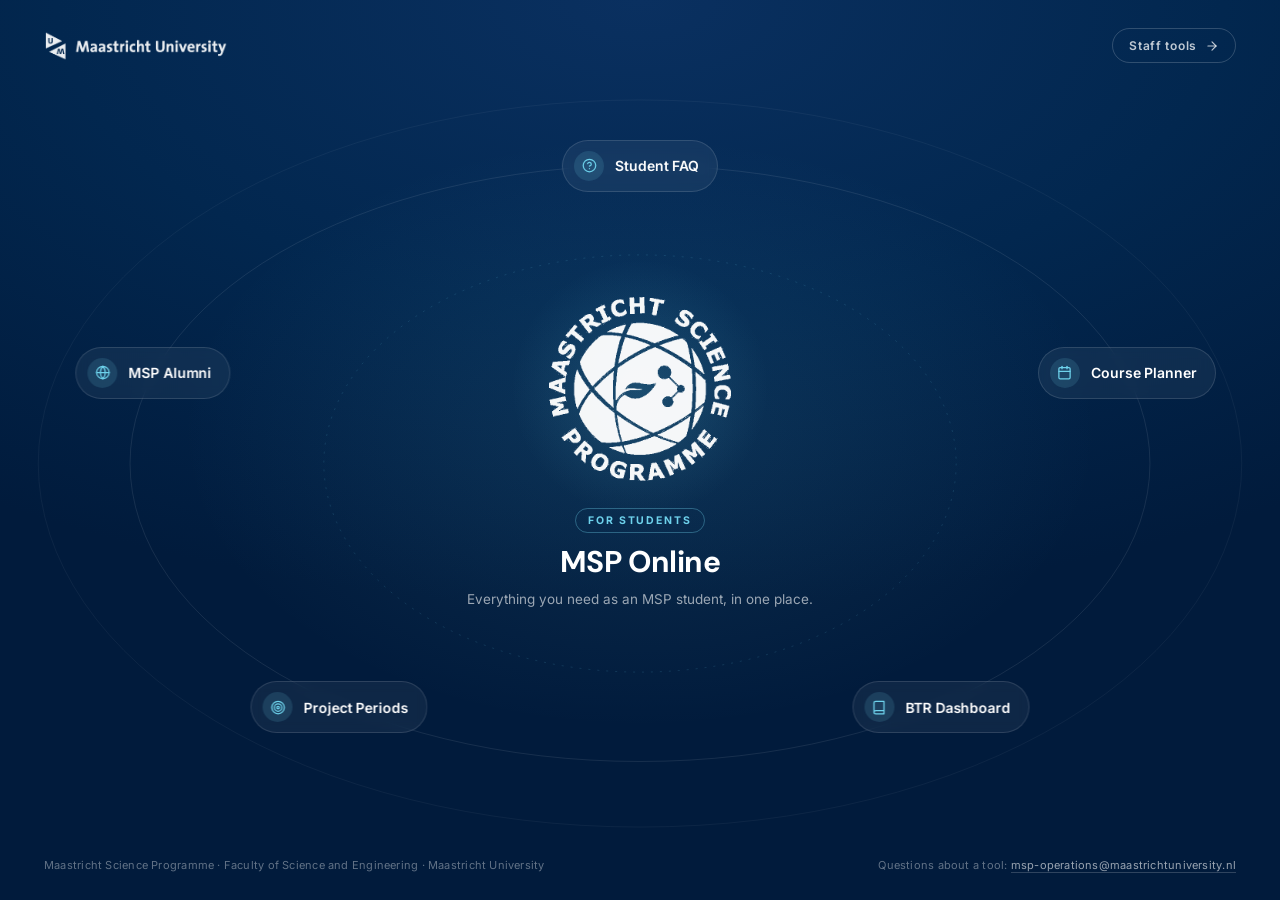
==== commit 9a1be197: "Two hubs: students (index) and staff (staff.html); CE Alumni off the hubs; staff tools link back to " ====
--- a/index.html
+++ b/index.html
@@ -22,6 +22,10 @@
   /* top and bottom bars */
   .bar{display:flex;align-items:center;justify-content:space-between;padding:28px 44px;gap:16px}
   .bar img{height:30px;filter:brightness(0) invert(1);opacity:.92;display:block}
+  .switch{display:inline-flex;align-items:center;gap:8px;font-size:12px;font-weight:600;letter-spacing:.06em;color:rgba(255,255,255,.75);text-decoration:none;padding:9px 16px;border:1px solid rgba(255,255,255,.18);border-radius:999px;transition:all .2s}
+  .switch:hover{background:#fff;color:var(--msp-navy);border-color:#fff}
+  .switch svg{width:14px;height:14px}
+  .kicker{display:inline-block;margin-top:24px;font-size:10.5px;font-weight:700;letter-spacing:.18em;text-transform:uppercase;color:var(--msp-sky);padding:5px 12px;border:1px solid rgba(110,210,236,.35);border-radius:999px}
   .bar .prog{font-size:10.5px;font-weight:600;letter-spacing:.18em;text-transform:uppercase;color:rgba(255,255,255,.55);text-align:right;line-height:1.6}
   .foot{display:flex;justify-content:space-between;gap:16px;padding:22px 44px 28px;font-size:11px;color:rgba(255,255,255,.38);letter-spacing:.02em}
   .foot a{color:rgba(255,255,255,.6);text-decoration:none;border-bottom:1px solid rgba(255,255,255,.18)}
@@ -38,7 +42,7 @@
   .core img{width:188px;height:auto;display:block;margin:0 auto;filter:brightness(0) invert(1);opacity:.96}
   .core .glow{position:absolute;left:50%;top:94px;width:280px;height:280px;transform:translate(-50%,-50%);border-radius:50%;
     background:radial-gradient(circle, rgba(110,210,236,.16) 0%, rgba(110,210,236,0) 65%);z-index:-1}
-  .core h1{font-family:var(--msp-font-display);font-weight:700;font-size:30px;letter-spacing:-.02em;margin:26px 0 0;line-height:1.15}
+  .core h1{font-family:var(--msp-font-display);font-weight:700;font-size:30px;letter-spacing:-.02em;margin:12px 0 0;line-height:1.15}
   .core .cap{margin-top:10px;min-height:44px;font-size:13.5px;line-height:1.6;color:rgba(255,255,255,.6);transition:opacity .2s}
   .core .cap b{display:block;color:#fff;font-weight:600;font-size:12px;letter-spacing:.14em;text-transform:uppercase;margin-bottom:2px}
 
@@ -90,7 +94,7 @@
 
 <header class="bar">
   <img src="msp-ui/um-wordmark.png" alt="Maastricht University">
-  <div class="prog">Maastricht Science Programme<br>Faculty of Science and Engineering</div>
+  <a class="switch" id="switch" href="#"></a>
 </header>
 
 <main class="stage" id="stage">
@@ -98,26 +102,34 @@
   <div class="core">
     <div class="glow"></div>
     <img src="msp-ui/msp-emblem.png" alt="Maastricht Science Programme">
+    <div class="kicker" id="kicker"></div>
     <h1>MSP Online</h1>
-    <div class="cap" id="cap" aria-live="polite">Every Maastricht Science Programme tool, in one place.</div>
+    <div class="cap" id="cap" aria-live="polite"></div>
   </div>
   <nav class="list" id="list" aria-label="MSP tools"></nav>
 </main>
 
 <footer class="foot">
-  <span>Maastricht Science Programme · Maastricht University</span>
+  <span>Maastricht Science Programme · Faculty of Science and Engineering · Maastricht University</span>
   <span>Questions about a tool: <a href="mailto:msp-operations@maastrichtuniversity.nl">msp-operations@maastrichtuniversity.nl</a></span>
 </footer>
 
+<script>window.MSP_HUB = 'students';</script>
 <script src="projects.js"></script>
 <script src="msp-ui/msp-shell.js"></script>
 <script>
 (function () {
-  var P = window.MSP_PROJECTS || [];
+  var HUBKEY = window.MSP_HUB || 'students';
+  var HUB = (window.MSP_HUBS || {})[HUBKEY] || { title: '', line: '' };
+  var P = (window.MSP_PROJECTS || []).filter(function (p) { return (p.hubs || []).indexOf(HUBKEY) >= 0; });
+  document.getElementById('kicker').textContent = HUB.title;
+  document.getElementById('cap').textContent = HUB.line;
+  var sw = document.getElementById('switch'), other = (window.MSP_HUBS || {})[HUB.other];
+  if (other) { sw.href = other.file; sw.innerHTML = HUB.otherLabel + ' <svg viewBox="0 0 24 24" fill="none" stroke="currentColor" stroke-width="2" stroke-linecap="round" stroke-linejoin="round"><line x1="5" y1="12" x2="19" y2="12"/><polyline points="12 5 19 12 12 19"/></svg>'; } else { sw.remove(); }
+  function blurb(p) { return (HUBKEY === 'staff' && p.blurbStaff) || p.blurb; }
   var stage = document.getElementById('stage'), svg = document.getElementById('orbit');
   var cap = document.getElementById('cap'), list = document.getElementById('list');
   var DEFAULT = cap.innerHTML;
-  var AUD = { students: 'For students', supervisors: 'For supervisors', staff: 'For staff', alumni: 'Alumni' };
 
   function el(p, ring) {
     var href = p.next || p.live, soon = p.status === 'dev' || !href;
@@ -126,13 +138,13 @@
     if (!soon) a.href = href;
     a.innerHTML = '<span class="ic">' + MSPShell.icon(p.icon) + '</span>' +
       (ring ? '<span>' + p.name + '</span>' + (soon ? '<span class="tag">soon</span>' : '')
-            : '<span class="txt">' + p.name + (soon ? ' <span class="tag">soon</span>' : '') + '<small>' + p.blurb + '</small></span>');
+            : '<span class="txt">' + p.name + (soon ? ' <span class="tag">soon</span>' : '') + '<small>' + blurb(p) + '</small></span>');
     if (ring) {
-      var show = function () { cap.innerHTML = '<b>' + (AUD[p.audience] || '') + '</b>' + p.blurb; };
+      var show = function () { cap.innerHTML = '<b>' + p.name + '</b>' + blurb(p); };
       var hide = function () { cap.innerHTML = DEFAULT; };
       a.addEventListener('mouseenter', show); a.addEventListener('mouseleave', hide);
       a.addEventListener('focus', show); a.addEventListener('blur', hide);
-      if (!soon) a.setAttribute('aria-label', p.name + ': ' + p.blurb);
+      if (!soon) a.setAttribute('aria-label', p.name + ': ' + blurb(p));
     }
     return a;
   }
@@ -157,13 +169,8 @@
   }
   layout(); window.addEventListener('resize', layout);
 
-  // narrow screens: grouped list
-  ['students', 'supervisors', 'staff', 'alumni'].forEach(function (k) {
-    var items = P.filter(function (p) { return p.audience === k; });
-    if (!items.length) return;
-    var g = document.createElement('div'); g.className = 'grp'; g.textContent = AUD[k]; list.appendChild(g);
-    items.forEach(function (p) { list.appendChild(el(p, false)); });
-  });
+  // narrow screens: a plain list
+  P.forEach(function (p) { list.appendChild(el(p, false)); });
 })();
 </script>
 </body>
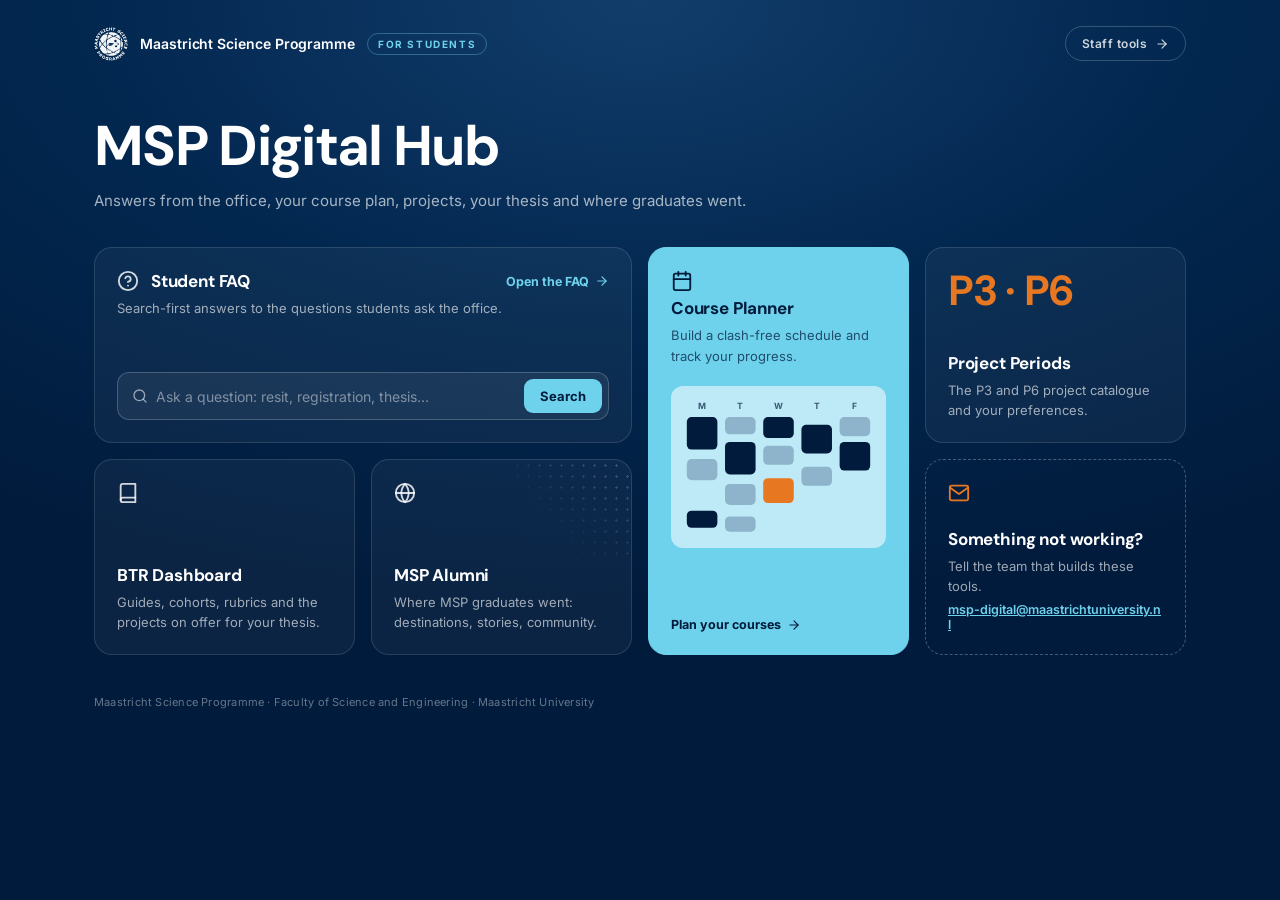
==== commit 92f48844: "MSP Digital Hub: new start page with the tools as cards, in v3 and the root hubs - v3: the landing v" ====
--- a/index.html
+++ b/index.html
@@ -3,116 +3,139 @@
 <head>
 <meta charset="utf-8">
 <meta name="viewport" content="width=device-width, initial-scale=1">
-<title>MSP Online</title>
+<title>MSP Digital Hub</title>
 <meta name="description" content="Every Maastricht Science Programme web tool in one place.">
 <meta name="robots" content="noindex">
 <meta name="theme-color" content="#011B3C">
 <link rel="icon" type="image/png" href="msp-ui/favicon.png">
 <link rel="stylesheet" href="msp-ui/msp-ui.css">
 <style>
-  /* The front door: one navy page, the emblem at the centre, the tools on its orbit.
-     No sidebar here on purpose; each tool opens in the shared sidebar layout. */
+  /* The front door: one navy page, a short heading and the tools as cards. The cards come from
+     projects.js; a tool's `card` and `mark` fields pick its shape. No sidebar here on purpose;
+     each tool opens in the shared sidebar layout. index.html and staff.html are the same file
+     apart from the title and window.MSP_HUB. */
   body{margin:0;font-family:var(--msp-font);color:#fff;-webkit-font-smoothing:antialiased;
     background:
-      radial-gradient(ellipse 60% 55% at 50% 48%, rgba(110,210,236,.10) 0%, rgba(110,210,236,0) 60%),
+      radial-gradient(ellipse 70% 60% at 50% 0%, rgba(110,210,236,.08) 0%, rgba(110,210,236,0) 60%),
       radial-gradient(ellipse 120% 90% at 50% 0%, #0A3060 0%, #02274F 38%, #011B3C 75%);
     background-color:#011B3C;min-height:100vh;display:flex;flex-direction:column;overflow-x:hidden}
   a{color:inherit}
+  .wrap{width:100%;max-width:1180px;margin:0 auto;padding:0 44px;box-sizing:border-box}
 
   /* top and bottom bars */
-  .bar{display:flex;align-items:center;justify-content:space-between;padding:28px 44px;gap:16px}
-  .bar img{height:30px;filter:brightness(0) invert(1);opacity:.92;display:block}
-  .switch{display:inline-flex;align-items:center;gap:8px;font-size:12px;font-weight:600;letter-spacing:.06em;color:rgba(255,255,255,.75);text-decoration:none;padding:9px 16px;border:1px solid rgba(255,255,255,.18);border-radius:999px;transition:all .2s}
-  .switch:hover{background:#fff;color:var(--msp-navy);border-color:#fff}
+  .bar{display:flex;align-items:center;justify-content:space-between;gap:16px;padding-top:26px;padding-bottom:26px}
+  .brand{display:flex;align-items:center;gap:12px;text-decoration:none;min-width:0}
+  .brand img{view-transition-name:msp-emblem;width:34px;height:34px;filter:brightness(0) invert(1);opacity:.95;display:block}
+  .brand .name{font-size:14px;font-weight:600;letter-spacing:-.005em;white-space:nowrap}
+  .kicker{font-size:10px;font-weight:700;letter-spacing:.16em;text-transform:uppercase;color:var(--msp-sky);padding:4px 10px;border:1px solid rgba(110,210,236,.35);border-radius:999px;white-space:nowrap}
+  .switch{display:inline-flex;align-items:center;gap:8px;font-size:12px;font-weight:600;letter-spacing:.04em;color:rgba(255,255,255,.8);text-decoration:none;padding:9px 16px;border:1px solid rgba(255,255,255,.2);border-radius:999px;transition:all .2s;white-space:nowrap}
+  .switch:hover,.switch:focus-visible{background:#fff;color:var(--msp-navy);border-color:#fff;outline:none}
   .switch svg{width:14px;height:14px}
-  .kicker{display:inline-block;margin-top:24px;font-size:10.5px;font-weight:700;letter-spacing:.18em;text-transform:uppercase;color:var(--msp-sky);padding:5px 12px;border:1px solid rgba(110,210,236,.35);border-radius:999px}
-  .bar .prog{font-size:10.5px;font-weight:600;letter-spacing:.18em;text-transform:uppercase;color:rgba(255,255,255,.55);text-align:right;line-height:1.6}
-  .foot{display:flex;justify-content:space-between;gap:16px;padding:22px 44px 28px;font-size:11px;color:rgba(255,255,255,.38);letter-spacing:.02em}
-  .foot a{color:rgba(255,255,255,.6);text-decoration:none;border-bottom:1px solid rgba(255,255,255,.18)}
-  .foot a:hover{color:#fff;border-color:rgba(255,255,255,.5)}
-
-  /* the stage */
-  .stage{flex:1 0 auto;position:relative;display:flex;align-items:center;justify-content:center;min-height:560px}
-  .orbit{position:absolute;inset:0;width:100%;height:100%;pointer-events:none}
-  .orbit ellipse{fill:none;stroke:rgba(255,255,255,.09);stroke-width:1}
-  .orbit ellipse.o2{stroke:rgba(110,210,236,.14);stroke-dasharray:2 7}
-  .orbit ellipse.o3{stroke:rgba(255,255,255,.05)}
-
-  .core{position:relative;z-index:2;text-align:center;width:440px;pointer-events:none}
-  .core img{width:188px;height:auto;display:block;margin:0 auto;filter:brightness(0) invert(1);opacity:.96}
-  .core .glow{position:absolute;left:50%;top:94px;width:280px;height:280px;transform:translate(-50%,-50%);border-radius:50%;
-    background:radial-gradient(circle, rgba(110,210,236,.16) 0%, rgba(110,210,236,0) 65%);z-index:-1}
-  .core h1{font-family:var(--msp-font-display);font-weight:700;font-size:30px;letter-spacing:-.02em;margin:12px 0 0;line-height:1.15}
-  .core .cap{margin-top:10px;min-height:44px;font-size:13.5px;line-height:1.6;color:rgba(255,255,255,.6);transition:opacity .2s}
-  .core .cap b{display:block;color:#fff;font-weight:600;font-size:12px;letter-spacing:.14em;text-transform:uppercase;margin-bottom:2px}
-
-  /* the tools */
-  .tool{position:absolute;z-index:3;transform:translate(-50%,-50%);display:inline-flex;align-items:center;gap:11px;
-    padding:10px 18px 10px 11px;border-radius:999px;text-decoration:none;white-space:nowrap;
-    background:rgba(255,255,255,.055);border:1px solid rgba(255,255,255,.13);
-    -webkit-backdrop-filter:blur(6px);backdrop-filter:blur(6px);
-    font-size:14px;font-weight:600;letter-spacing:-.005em;color:#fff;
-    transition:background .25s,border-color .25s,color .25s,box-shadow .25s,transform .25s}
-  .tool .ic{width:30px;height:30px;border-radius:50%;display:flex;align-items:center;justify-content:center;background:rgba(110,210,236,.14);color:var(--msp-sky);flex-shrink:0;transition:background .25s,color .25s}
-  .tool .ic svg{width:15px;height:15px}
-  .tool:hover,.tool:focus-visible{background:#fff;color:var(--msp-navy);border-color:#fff;box-shadow:0 10px 30px rgba(0,0,0,.28);transform:translate(-50%,-50%) translateY(-2px);outline:none}
-  .tool:hover .ic,.tool:focus-visible .ic{background:var(--msp-navy);color:#fff}
-  .tool.soon{opacity:.45;cursor:default}
-  .tool.soon:hover{background:rgba(255,255,255,.055);color:#fff;border-color:rgba(255,255,255,.13);box-shadow:none;transform:translate(-50%,-50%)}
-  .tool.soon:hover .ic{background:rgba(110,210,236,.14);color:var(--msp-sky)}
-  .tool .tag{font-size:9px;font-weight:700;letter-spacing:.12em;text-transform:uppercase;opacity:.7;margin-left:2px}
-
-  /* below 980px: no orbit, a clean list */
-  .list{display:none}
-  @media (max-width:980px){
-    .bar{padding:22px 22px}.bar .prog{display:none}
-    .foot{flex-direction:column;align-items:center;text-align:center;padding:24px 22px 32px}
-    .stage{flex-direction:column;min-height:0;padding:18px 0 8px}
-    .orbit,.tool.ring{display:none}
-    .core{width:auto;padding:0 22px;order:-1}
-    .core img{width:150px}
-    .core h1{font-size:26px}
-    .core .cap{display:none}
-    .list{display:grid;grid-template-columns:1fr;gap:8px;width:100%;max-width:520px;padding:28px 22px 0;box-sizing:border-box}
-    .list .tool{position:static;transform:none;white-space:normal;border-radius:14px;padding:12px 16px 12px 12px}
-    .list .tool:hover,.list .tool:focus-visible{transform:none}
-    .list .tool .txt{display:flex;flex-direction:column;gap:1px}
-    .list .tool .txt small{font-size:11.5px;font-weight:400;color:rgba(255,255,255,.55)}
-    .list .tool:hover .txt small{color:var(--msp-g5)}
-    .list .grp{font-size:10px;font-weight:700;letter-spacing:.16em;text-transform:uppercase;color:rgba(255,255,255,.4);margin:14px 4px 2px}
-    .list .grp:first-child{margin-top:0}
+  .foot{padding-top:40px;padding-bottom:28px;font-size:11px;color:rgba(255,255,255,.4);letter-spacing:.02em}
+
+  /* heading */
+  .hero{padding-top:30px}
+  .hero h1{font-family:var(--msp-font-display);font-weight:700;font-size:56px;line-height:1.04;letter-spacing:-.03em;margin:0}
+  .hero p{margin:14px 0 0;max-width:760px;font-size:15px;line-height:1.6;color:rgba(255,255,255,.65)}
+
+  /* the cards */
+  .grid{--cols:4;display:grid;grid-template-columns:repeat(var(--cols),minmax(0,1fr));grid-auto-rows:minmax(196px,auto);grid-auto-flow:row dense;gap:16px;margin-top:34px}
+  body.staff .grid{--cols:3}
+  .card{position:relative;display:flex;flex-direction:column;gap:6px;padding:22px;border-radius:18px;text-decoration:none;color:#fff;overflow:hidden;
+    background:rgba(255,255,255,.045);border:1px solid rgba(255,255,255,.12);
+    transition:background .25s,border-color .25s,transform .25s,box-shadow .25s}
+  a.card:hover,a.card:focus-visible,.card.search:focus-within{background:rgba(255,255,255,.075);border-color:rgba(110,210,236,.5);box-shadow:0 14px 34px rgba(0,0,0,.25);outline:none}
+  a.card:hover,a.card:focus-visible{transform:translateY(-2px)}
+  .card .ic{width:22px;height:22px;color:rgba(255,255,255,.82)}
+  .card .ic svg{width:22px;height:22px;display:block}
+  .card h2{font-family:var(--msp-font-display);font-size:17px;font-weight:700;letter-spacing:-.01em;margin:0;line-height:1.25}
+  .card p{margin:0;font-size:13px;line-height:1.55;color:rgba(255,255,255,.62)}
+  .card .end{margin-top:auto;display:flex;flex-direction:column;gap:6px}
+  .card .cta{display:inline-flex;align-items:center;gap:6px;font-size:12.5px;font-weight:700;text-decoration:none}
+  .card .cta svg{width:14px;height:14px;transition:transform .2s}
+  .card:hover .cta svg,.cta:hover svg{transform:translateX(3px)}
+  .card .soon{position:absolute;top:18px;right:18px;font-size:9px;font-weight:700;letter-spacing:.14em;text-transform:uppercase;color:rgba(255,255,255,.55);border:1px solid rgba(255,255,255,.2);border-radius:999px;padding:3px 8px}
+  .card.is-soon{opacity:.5}
+
+  /* wide card with a search box */
+  .card.search{grid-column:span 2}
+  .card.search .top{display:flex;align-items:center;gap:12px}
+  .card.search .top .cta{margin-left:auto;color:var(--msp-sky)}
+  .card.search form{margin-top:auto;display:flex;gap:8px;align-items:center;padding:6px 6px 6px 14px;border-radius:12px;background:rgba(255,255,255,.06);border:1px solid rgba(255,255,255,.2)}
+  .card.search form:focus-within{border-color:var(--msp-sky)}
+  .card.search form svg{width:16px;height:16px;color:rgba(255,255,255,.55);flex-shrink:0}
+  .card.search input{flex:1;min-width:0;background:none;border:0;outline:none;color:#fff;font:inherit;font-size:14px;padding:8px 0}
+  .card.search input::placeholder{color:rgba(255,255,255,.45)}
+  .card.search button{border:0;border-radius:9px;background:var(--msp-sky);color:var(--msp-navy);font:inherit;font-size:13px;font-weight:700;padding:9px 16px;cursor:pointer}
+  .card.search button:hover,.card.search button:focus-visible{background:#fff;outline:none}
+
+  /* tall light card with a small picture */
+  .card.tall{grid-row:span 2;background:var(--msp-sky);border-color:var(--msp-sky);color:var(--msp-navy)}
+  a.card.tall:hover,a.card.tall:focus-visible{background:#8ADCF1;border-color:#fff}
+  .card.tall .ic{color:var(--msp-navy)}
+  .card.tall p{color:rgba(1,27,60,.72)}
+  .card.tall .pic{margin:14px 0 4px;border-radius:12px;background:rgba(255,255,255,.55);padding:12px}
+  .card.tall .pic svg{display:block;width:100%;height:auto}
+  .card.tall .cta{color:var(--msp-navy)}
+
+  /* a big word instead of the icon */
+  .card .mark{font-family:var(--msp-font-display);font-size:42px;font-weight:800;letter-spacing:-.03em;line-height:1;color:var(--msp-orange)}
+
+  /* dotted corner on plain cards, every other one */
+  .card.dots::after{content:'';position:absolute;top:0;right:0;width:46%;height:52%;pointer-events:none;
+    background-image:radial-gradient(rgba(255,255,255,.22) 1px, transparent 1.4px);background-size:11px 11px;
+    -webkit-mask-image:linear-gradient(225deg,#000 0%,transparent 70%);mask-image:linear-gradient(225deg,#000 0%,transparent 70%)}
+
+  /* the contact card */
+  .card.contact{background:transparent;border:1.5px dashed rgba(255,255,255,.28)}
+  .card.contact .ic{color:var(--msp-orange)}
+  .card.contact a{color:var(--msp-sky);font-size:12.5px;font-weight:600;word-break:break-all}
+  .card.contact a:hover{color:#fff}
+
+  @media (max-width:1100px){
+    .grid,body.staff .grid{--cols:2}
+    .hero h1{font-size:46px}
+  }
+  @media (max-width:640px){
+    .wrap{padding-left:16px;padding-right:16px}
+    .bar{padding-top:18px;padding-bottom:18px}
+    .brand .name{display:none}
+    .hero{padding-top:14px}
+    .hero h1{font-size:36px}
+    .hero p{font-size:14px}
+    .grid,body.staff .grid{--cols:1;grid-auto-rows:auto;margin-top:24px;gap:12px}
+    .card.search,.card.tall{grid-column:auto;grid-row:auto}
+    .card{min-height:150px}
+    .card.tall .pic{max-width:300px}
   }
   @media (prefers-reduced-motion:no-preference){
-    .tool.ring{animation:rise .7s cubic-bezier(.2,.7,.2,1) both}
-    @keyframes rise{from{opacity:0;transform:translate(-50%,-40%)}to{opacity:1;transform:translate(-50%,-50%)}}
-    .tool.ring.soon{animation-name:riseSoon}
-    @keyframes riseSoon{from{opacity:0;transform:translate(-50%,-40%)}to{opacity:.45;transform:translate(-50%,-50%)}}
+    .card{animation:rise .6s cubic-bezier(.2,.7,.2,1) both}
+    @keyframes rise{from{opacity:0;transform:translateY(10px)}to{opacity:1;transform:none}}
+    .card.is-soon{animation-name:riseSoon}
+    @keyframes riseSoon{from{opacity:0;transform:translateY(10px)}to{opacity:.5;transform:none}}
   }
 </style>
 </head>
 <body>
 
-<header class="bar">
-  <img src="msp-ui/um-wordmark.png" alt="Maastricht University">
+<header class="wrap bar">
+  <a class="brand" href="#" id="home">
+    <img src="msp-ui/msp-emblem.png" alt="">
+    <span class="name">Maastricht Science Programme</span>
+    <span class="kicker" id="kicker"></span>
+  </a>
   <a class="switch" id="switch" href="#"></a>
 </header>
 
-<main class="stage" id="stage">
-  <svg class="orbit" id="orbit" aria-hidden="true"></svg>
-  <div class="core">
-    <div class="glow"></div>
-    <img src="msp-ui/msp-emblem.png" alt="Maastricht Science Programme">
-    <div class="kicker" id="kicker"></div>
-    <h1>MSP Online</h1>
-    <div class="cap" id="cap" aria-live="polite"></div>
-  </div>
-  <nav class="list" id="list" aria-label="MSP tools"></nav>
+<main class="wrap">
+  <section class="hero">
+    <h1>MSP Digital Hub</h1>
+    <p id="line"></p>
+  </section>
+  <nav class="grid" id="grid" aria-label="MSP tools"></nav>
 </main>
 
-<footer class="foot">
-  <span>Maastricht Science Programme · Faculty of Science and Engineering · Maastricht University</span>
-  <span>Questions about a tool: <a href="mailto:msp-operations@maastrichtuniversity.nl">msp-operations@maastrichtuniversity.nl</a></span>
-</footer>
+<footer class="wrap foot">Maastricht Science Programme · Faculty of Science and Engineering · Maastricht University</footer>
 
 <script>window.MSP_HUB = 'students';</script>
 <script src="projects.js"></script>
@@ -120,57 +143,74 @@
 <script>
 (function () {
   var HUBKEY = window.MSP_HUB || 'students';
+  if (MSPShell.rememberSuite) MSPShell.rememberSuite(HUBKEY);
   var HUB = (window.MSP_HUBS || {})[HUBKEY] || { title: '', line: '' };
   var P = (window.MSP_PROJECTS || []).filter(function (p) { return (p.hubs || []).indexOf(HUBKEY) >= 0; });
+  var FEEDBACK = 'msp-digital@maastrichtuniversity.nl';
+  document.body.classList.add(HUBKEY);
   document.getElementById('kicker').textContent = HUB.title;
-  document.getElementById('cap').textContent = HUB.line;
+  document.getElementById('line').textContent = HUB.line;
+  document.getElementById('home').href = HUB.file || 'index.html';
   var sw = document.getElementById('switch'), other = (window.MSP_HUBS || {})[HUB.other];
-  if (other) { sw.href = other.file; sw.innerHTML = HUB.otherLabel + ' <svg viewBox="0 0 24 24" fill="none" stroke="currentColor" stroke-width="2" stroke-linecap="round" stroke-linejoin="round"><line x1="5" y1="12" x2="19" y2="12"/><polyline points="12 5 19 12 12 19"/></svg>'; } else { sw.remove(); }
+  if (other) { sw.href = other.file; sw.innerHTML = HUB.otherLabel + ' ' + ARROW(); } else { sw.remove(); }
+
+  function ARROW() { return '<svg viewBox="0 0 24 24" fill="none" stroke="currentColor" stroke-width="2" stroke-linecap="round" stroke-linejoin="round"><line x1="5" y1="12" x2="19" y2="12"/><polyline points="12 5 19 12 12 19"/></svg>'; }
+  function esc(s) { return String(s).replace(/[&<>"]/g, function (c) { return { '&': '&amp;', '<': '&lt;', '>': '&gt;', '"': '&quot;' }[c]; }); }
   function blurb(p) { return (HUBKEY === 'staff' && p.blurbStaff) || p.blurb; }
-  var stage = document.getElementById('stage'), svg = document.getElementById('orbit');
-  var cap = document.getElementById('cap'), list = document.getElementById('list');
-  var DEFAULT = cap.innerHTML;
-
-  function el(p, ring) {
-    var href = p.next || p.live, soon = p.status === 'dev' || !href;
-    var a = document.createElement(soon ? 'span' : 'a');
-    a.className = 'tool' + (ring ? ' ring' : '') + (soon ? ' soon' : '');
-    if (!soon) a.href = href;
-    a.innerHTML = '<span class="ic">' + MSPShell.icon(p.icon) + '</span>' +
-      (ring ? '<span>' + p.name + '</span>' + (soon ? '<span class="tag">soon</span>' : '')
-            : '<span class="txt">' + p.name + (soon ? ' <span class="tag">soon</span>' : '') + '<small>' + blurb(p) + '</small></span>');
-    if (ring) {
-      var show = function () { cap.innerHTML = '<b>' + p.name + '</b>' + blurb(p); };
-      var hide = function () { cap.innerHTML = DEFAULT; };
-      a.addEventListener('mouseenter', show); a.addEventListener('mouseleave', hide);
-      a.addEventListener('focus', show); a.addEventListener('blur', hide);
-      if (!soon) a.setAttribute('aria-label', p.name + ': ' + blurb(p));
+
+  // small pictures for the tall cards: a week of course blocks, or a month
+  function picture(p) {
+    var navy = '#011B3C', slate = '#8DB4CB', orange = '#E87722', s = '';
+    if (p.icon === 'clock') {
+      s += ['M', 'T', 'W', 'T', 'F', 'S', 'S'].map(function (d, i) { return '<text x="' + (16 + i * 28) + '" y="12" font-size="9" font-weight="700" text-anchor="middle" fill="' + navy + '" opacity=".7">' + d + '</text>'; }).join('');
+      var due = { 3: navy, 9: navy, 12: orange, 18: navy, 24: navy, 26: navy, 31: navy };
+      for (var r = 0; r < 5; r++) for (var c = 0; c < 7; c++) {
+        var n = r * 7 + c;
+        s += '<rect x="' + (5 + c * 28) + '" y="' + (20 + r * 25) + '" width="22" height="19" rx="5" fill="' + (due[n] || slate) + '"' + (due[n] ? '' : ' opacity=".45"') + '/>';
+      }
+      return '<svg viewBox="0 0 200 145" role="img" aria-label="">' + s + '</svg>';
     }
-    return a;
-  }
-
-  // ring: tools spaced evenly on an ellipse around the emblem, first one at the top
-  var ringEls = P.map(function (p, i) {
-    var a = el(p, true); a.style.animationDelay = (0.05 * i) + 's'; stage.appendChild(a); return a;
+    var blocks = [[0, 0, 34, navy], [0, 44, 22, slate], [0, 98, 18, navy],
+                  [1, 0, 18, slate], [1, 26, 34, navy], [1, 70, 22, slate], [1, 104, 16, slate],
+                  [2, 0, 22, navy], [2, 30, 20, slate], [2, 64, 26, orange],
+                  [3, 8, 30, navy], [3, 52, 20, slate],
+                  [4, 0, 20, slate], [4, 26, 30, navy]];
+    s += ['M', 'T', 'W', 'T', 'F'].map(function (d, i) { return '<text x="' + (20 + i * 40) + '" y="12" font-size="9" font-weight="700" text-anchor="middle" fill="' + navy + '" opacity=".7">' + d + '</text>'; }).join('');
+    blocks.forEach(function (b) { s += '<rect x="' + (4 + b[0] * 40) + '" y="' + (20 + b[1]) + '" width="32" height="' + b[2] + '" rx="5" fill="' + b[3] + '"/>'; });
+    return '<svg viewBox="0 0 200 145" role="img" aria-label="">' + s + '</svg>';
+  }
+
+  var grid = document.getElementById('grid'), plain = 0;
+  P.forEach(function (p, i) {
+    var href = (HUBKEY === 'staff' && p.nextStaff) || p.next || p.live, soon = p.status === 'dev' || !href;
+    var kind = p.card === 'search' && !soon ? 'search' : p.card === 'tall' ? 'tall' : '';
+    var el = document.createElement(kind === 'search' || soon ? 'div' : 'a');
+    el.className = 'card' + (kind ? ' ' + kind : '') + (soon ? ' is-soon' : '');
+    if (!kind && !p.mark && (plain++ % 2 === 1)) el.className += ' dots';
+    if (el.tagName === 'A') el.href = href;
+    el.style.animationDelay = (0.05 * i) + 's';
+    var icon = '<span class="ic">' + MSPShell.icon(p.icon) + '</span>';
+    var name = '<h2>' + esc(p.name) + '</h2>', text = '<p>' + esc(blurb(p)) + '</p>';
+    var cta = p.cta ? '<span class="cta">' + esc(p.cta) + ' ' + ARROW() + '</span>' : '';
+    if (kind === 'search') {
+      el.innerHTML = '<div class="top">' + icon + name + '<a class="cta" href="' + esc(href) + '">' + esc(p.cta || 'Open') + ' ' + ARROW() + '</a></div>' + text +
+        '<form action="' + esc(href) + '" method="get" role="search">' + MSPShell.icon('search') +
+        '<input name="q" type="search" placeholder="Ask a question: resit, registration, thesis..." aria-label="Search the ' + esc(p.name) + '" autocomplete="off">' +
+        '<button type="submit">Search</button></form>';
+    } else if (kind === 'tall') {
+      el.innerHTML = icon + name + text + '<div class="pic" aria-hidden="true">' + picture(p) + '</div><div class="end">' + cta + '</div>';
+    } else {
+      el.innerHTML = (p.mark ? '<span class="mark">' + esc(p.mark) + '</span>' : icon) + '<div class="end">' + name + text + '</div>';
+    }
+    if (soon) el.insertAdjacentHTML('beforeend', '<span class="soon">Soon</span>');
+    grid.appendChild(el);
   });
-  function layout() {
-    var w = stage.clientWidth, h = stage.clientHeight, cx = w / 2, cy = h / 2;
-    var rx = Math.min(w * 0.40, 560), ry = Math.min(h * 0.40, 300);
-    svg.setAttribute('viewBox', '0 0 ' + w + ' ' + h);
-    svg.innerHTML =
-      '<ellipse class="o3" cx="' + cx + '" cy="' + cy + '" rx="' + (rx * 1.18) + '" ry="' + (ry * 1.22) + '"/>' +
-      '<ellipse cx="' + cx + '" cy="' + cy + '" rx="' + rx + '" ry="' + ry + '"/>' +
-      '<ellipse class="o2" cx="' + cx + '" cy="' + cy + '" rx="' + (rx * 0.62) + '" ry="' + (ry * 0.70) + '"/>';
-    ringEls.forEach(function (a, i) {
-      var t = -Math.PI / 2 + (2 * Math.PI * i) / ringEls.length;
-      a.style.left = (cx + rx * Math.cos(t)) + 'px';
-      a.style.top = (cy + ry * Math.sin(t)) + 'px';
-    });
-  }
-  layout(); window.addEventListener('resize', layout);
-
-  // narrow screens: a plain list
-  P.forEach(function (p) { list.appendChild(el(p, false)); });
+
+  var c = document.createElement('div');
+  c.className = 'card contact';
+  c.innerHTML = '<span class="ic">' + MSPShell.icon('mail') + '</span><div class="end"><h2>Something not working?</h2>' +
+    '<p>Tell the team that builds these tools.</p><a href="mailto:' + FEEDBACK + '">' + FEEDBACK + '</a></div>';
+  grid.appendChild(c);
 })();
 </script>
 </body>
--- a/msp-ui/msp-ui.css
+++ b/msp-ui/msp-ui.css
@@ -35,7 +35,7 @@
   --msp-inf:#0C4A6E;  --msp-inf-bg:#F0F9FF;  --msp-inf-bd:#7DD3FC;
   /* greys (slate) */
   --msp-g0:#F8FAFC; --msp-g1:#F1F5F9; --msp-g2:#E2E8F0; --msp-g3:#CBD5E1;
-  --msp-g4:#94A3B8; --msp-g5:#64748B; --msp-g7:#334155; --msp-g9:#0F172A;
+  --msp-g4:#64748B; --msp-g5:#475569;  /* g4 was #94A3B8 (2.56:1 on white); both now pass WCAG AA for text */ --msp-g7:#334155; --msp-g9:#0F172A;
   /* accent tints used by the planner for slot colours; handy for categories */
   --msp-a-bg:#EFF6FF; --msp-a:#1D4ED8;  --msp-b-bg:#F0FDF4; --msp-b:#166534;
   --msp-c-bg:#FEFCE8; --msp-c:#854D0E;  --msp-d-bg:#F5F3FF; --msp-d:#5B21B6;
@@ -56,6 +56,8 @@
   --msp-main-w:860px;      /* reading column */
   --msp-main-w-wide:1100px;
   /* stacking: sidebar 200, its overlay 190, drawer toggle 300; site modals go above these */
+  /* focus ring: navy on light surfaces, sky inside navy areas (both pass the 3:1 UI contrast rule) */
+  --msp-focus:var(--msp-navy);
   --msp-z-sidebar:200; --msp-z-toggle:300; --msp-z-modal:500;
 }
 
@@ -82,27 +84,27 @@
 .msp-sb-logo{height:32px;width:auto;object-fit:contain;filter:brightness(0) invert(1);opacity:.9;margin-bottom:14px;display:block}
 .msp-sb-title{font-family:var(--msp-font-display);font-size:20px;font-weight:700;letter-spacing:-.02em;line-height:1.15;color:#fff;margin:0}
 .msp-sb-title.long{font-size:17px}   /* set by the shell for names over 18 characters */
-.msp-sb-sub{font-size:9.5px;color:rgba(255,255,255,.4);letter-spacing:.1em;text-transform:uppercase;margin-top:5px;font-weight:500;line-height:1.4}
+.msp-sb-sub{font-size:9.5px;color:rgba(255,255,255,.6);letter-spacing:.1em;text-transform:uppercase;margin-top:5px;font-weight:500;line-height:1.4}
 
 .msp-sb-nav{padding:20px 14px;flex:1}
-.msp-sb-label{font-size:9px;font-weight:700;text-transform:uppercase;letter-spacing:.12em;color:rgba(255,255,255,.3);padding:0 10px;margin:0 0 8px}
+.msp-sb-label{font-size:9px;font-weight:700;text-transform:uppercase;letter-spacing:.12em;color:rgba(255,255,255,.55);padding:0 10px;margin:0 0 8px}
 .msp-sb-link+.msp-sb-label,.msp-sb-divider+.msp-sb-label,.msp-sb-label+.msp-sb-label{margin-top:18px}
 .msp-sb-link{display:flex;align-items:center;gap:12px;padding:12px 14px;border-radius:10px;font-size:13.5px;font-weight:500;color:rgba(255,255,255,.55);text-decoration:none;transition:all .2s;border:none;background:none;cursor:pointer;font-family:inherit;width:100%;text-align:left;margin-bottom:4px}
 .msp-sb-link:hover{background:rgba(255,255,255,.08);color:rgba(255,255,255,.9)}
 .msp-sb-link.active{background:rgba(255,255,255,.12);color:#fff;font-weight:600;box-shadow:inset 0 0 0 1px rgba(255,255,255,.08)}
-.msp-sb-link:focus-visible{outline:2px solid var(--msp-sky);outline-offset:2px}
+.msp-sb-link:focus-visible{outline:2px solid var(--msp-focus);outline-offset:2px}
 .msp-sb-ico{width:36px;height:36px;border-radius:9px;display:flex;align-items:center;justify-content:center;flex-shrink:0;background:rgba(255,255,255,.06);transition:background .2s;color:inherit}
 .msp-sb-link:hover .msp-sb-ico{background:rgba(255,255,255,.1)}
 .msp-sb-link.active .msp-sb-ico{background:rgba(110,210,236,.15);color:var(--msp-sky)}
 .msp-sb-ico svg{width:18px;height:18px;display:block}
 .msp-sb-text{line-height:1.2;min-width:0}
-.msp-sb-hint{font-size:10px;color:rgba(255,255,255,.3);font-weight:400;display:block;margin-top:1px;white-space:nowrap;overflow:hidden;text-overflow:ellipsis}
+.msp-sb-hint{font-size:10px;color:rgba(255,255,255,.55);font-weight:400;display:block;margin-top:1px;white-space:nowrap;overflow:hidden;text-overflow:ellipsis}
 .msp-sb-link.active .msp-sb-hint{color:rgba(255,255,255,.45)}
 .msp-sb-ext{margin-left:auto;opacity:.35;flex-shrink:0}
 .msp-sb-ext svg{width:12px;height:12px;display:block}
 .msp-sb-divider{height:1px;background:rgba(255,255,255,.06);margin:16px 10px}
 
-.msp-sb-meta{padding:16px 24px;border-top:1px solid rgba(255,255,255,.06);font-size:10.5px;color:rgba(255,255,255,.3);line-height:1.6}
+.msp-sb-meta{padding:16px 24px;border-top:1px solid rgba(255,255,255,.06);font-size:10.5px;color:rgba(255,255,255,.55);line-height:1.6}
 .msp-sb-meta span{display:block;margin-bottom:2px}
 .msp-sb-meta:empty{display:none}
 .msp-sb-cfg{display:inline-flex;align-items:center;gap:4px;padding:5px 12px;border-radius:var(--msp-rs);font-size:10.5px;font-weight:600;background:rgba(255,255,255,.06);border:1px solid rgba(255,255,255,.1);color:rgba(255,255,255,.5);cursor:pointer;font-family:inherit;transition:all .15s;margin-top:8px}
@@ -111,8 +113,8 @@
 
 .msp-sb-footer{padding:16px 24px;border-top:1px solid rgba(255,255,255,.06)}
 .msp-sb-footer img{height:36px;width:auto;object-fit:contain;filter:brightness(0) invert(1);opacity:.4;display:block;margin-bottom:8px}
-.msp-sb-privacy{font-size:9px;color:rgba(255,255,255,.25);line-height:1.5}
-.msp-sb-hub{display:inline-flex;align-items:center;gap:5px;margin-top:8px;font-size:10px;font-weight:600;color:rgba(255,255,255,.4);letter-spacing:.02em;transition:color .15s}
+.msp-sb-privacy{font-size:9px;color:rgba(255,255,255,.55);line-height:1.5}
+.msp-sb-hub{display:inline-flex;align-items:center;gap:5px;margin-top:8px;font-size:10px;font-weight:600;color:rgba(255,255,255,.6);letter-spacing:.02em;transition:color .15s}
 .msp-sb-hub:hover{color:rgba(255,255,255,.85)}
 .msp-sb-hub svg{width:12px;height:12px}
 
@@ -206,8 +208,8 @@
 /* buttons */
 .msp-btn{display:inline-flex;align-items:center;gap:6px;padding:9px 18px;border-radius:var(--msp-rs);font-size:13px;font-weight:600;font-family:var(--msp-font);cursor:pointer;border:none;transition:all .15s;text-decoration:none;line-height:1.3;white-space:nowrap}
 .msp-btn svg{width:15px;height:15px}
-.msp-btn-or{background:var(--msp-orange);color:#fff;box-shadow:0 1px 3px rgba(232,119,34,.3)}
-.msp-btn-or:hover{opacity:.9;box-shadow:0 2px 8px rgba(232,119,34,.35);color:#fff}
+.msp-btn-or{background:var(--msp-orange);color:var(--msp-navy);box-shadow:0 1px 3px rgba(232,119,34,.3)}
+.msp-btn-or:hover{opacity:.9;box-shadow:0 2px 8px rgba(232,119,34,.35);color:var(--msp-navy)}
 .msp-btn-navy{background:var(--msp-navy);color:#fff}
 .msp-btn-navy:hover{background:var(--msp-navy2);color:#fff}
 .msp-btn-gh{background:#fff;color:var(--msp-g5);border:1.5px solid var(--msp-g2)}
@@ -219,7 +221,7 @@
 .msp-btn-sm{padding:6px 12px;font-size:11.5px}
 .msp-btn-lg{padding:12px 24px;font-size:14px}
 .msp-btn:disabled,.msp-btn.disabled{opacity:.35;cursor:not-allowed;box-shadow:none;pointer-events:none}
-.msp-btn:focus-visible{outline:2px solid var(--msp-sky);outline-offset:2px}
+.msp-btn:focus-visible{outline:2px solid var(--msp-focus);outline-offset:2px}
 
 /* status pills */
 .msp-pill{display:inline-flex;align-items:center;gap:4px;font-size:11px;font-weight:600;padding:3px 10px;border-radius:20px;white-space:nowrap;letter-spacing:.02em;background:var(--msp-g1);color:var(--msp-g5)}
@@ -255,7 +257,7 @@
 .msp-chip{position:relative}
 .msp-chip input[type=checkbox],.msp-chip input[type=radio]{position:absolute;opacity:0;width:0;height:0;margin:0;pointer-events:none}
 .msp-chip:has(input:checked){background:var(--msp-navy);color:#fff;border-color:var(--msp-navy)}
-.msp-chip:has(input:focus-visible){outline:2px solid var(--msp-sky);outline-offset:2px}
+.msp-chip:has(input:focus-visible){outline:2px solid var(--msp-focus);outline-offset:2px}
 .msp-tag{display:inline-flex;align-items:center;gap:3px;font-size:10px;font-weight:700;padding:3px 9px;border-radius:5px;letter-spacing:.03em;background:var(--msp-g1);color:var(--msp-g5)}
 .msp-tag.pre{background:var(--msp-warn-bg);color:var(--msp-warn);border:1px solid var(--msp-warn-bd)}
 .msp-tag.co{background:var(--msp-inf-bg);color:var(--msp-inf);border:1px solid var(--msp-inf-bd)}
@@ -339,5 +341,55 @@
 @keyframes msp-fade{from{opacity:0;transform:translateY(12px)}to{opacity:1;transform:translateY(0)}}
 @media(max-width:700px){.msp-grid-2,.msp-grid-3{grid-template-columns:1fr}}
 
+/* 7. Suite switcher + page transitions ------------------------------------------------------
+   The switcher replaces the brand title when a tool is served inside a suite (see msp-shell.js,
+   SUITES). Page changes between same-origin pages cross-fade with the sidebar held still, and
+   the MSP emblem glides between the hub's centre and the sidebar footer. */
+.msp-has-switch{position:relative;padding-bottom:18px}
+.msp-has-switch>a{display:inline-block}
+.msp-switch{display:grid;grid-template-columns:1fr auto;align-items:center;column-gap:8px;width:100%;margin:2px 0 0;padding:10px 12px;border-radius:10px;
+  background:rgba(255,255,255,.06);border:1px solid rgba(255,255,255,.1);color:#fff;font-family:inherit;text-align:left;cursor:pointer;transition:background .2s,border-color .2s}
+.msp-switch:hover,.msp-switch.open{background:rgba(255,255,255,.1);border-color:rgba(255,255,255,.18)}
+.msp-switch:focus-visible{outline:2px solid var(--msp-focus);outline-offset:2px}
+.msp-switch-k{grid-column:1;font-size:9px;font-weight:700;letter-spacing:.14em;text-transform:uppercase;color:var(--msp-sky);opacity:.85;line-height:1.3}
+.msp-switch-t{grid-column:1;font-family:var(--msp-font-display);font-size:18px;font-weight:700;letter-spacing:-.02em;line-height:1.2;margin-top:2px}
+.msp-switch-c{grid-column:2;grid-row:1/3;display:flex;color:rgba(255,255,255,.5);transition:transform .2s}
+.msp-switch-c svg{width:16px;height:16px}
+.msp-switch.open .msp-switch-c{transform:rotate(180deg)}
+.msp-switch-menu{position:absolute;left:14px;right:14px;top:calc(100% - 10px);z-index:5;background:#0A2547;border:1px solid rgba(255,255,255,.12);border-radius:12px;
+  box-shadow:0 18px 40px rgba(0,0,0,.35);padding:6px;animation:msp-pop .16s ease-out}
+.msp-switch-menu[hidden]{display:none}
+@keyframes msp-pop{from{opacity:0;transform:translateY(-4px)}to{opacity:1;transform:none}}
+.msp-sb-brand .msp-switch-item,.msp-sb-brand .msp-switch-all,.msp-switch-item,.msp-switch-all{display:flex;align-items:center;gap:10px;padding:8px 10px;border-radius:8px;color:rgba(255,255,255,.8);font-size:13px;font-weight:500;text-decoration:none;outline:none}
+.msp-switch-item .msp-sb-ico{width:30px;height:30px;border-radius:8px}
+.msp-switch-item .msp-sb-ico svg{width:15px;height:15px}
+.msp-switch-item:hover,.msp-switch-item:focus-visible,.msp-switch-all:hover,.msp-switch-all:focus-visible{background:rgba(255,255,255,.08);color:#fff}
+.msp-switch-item.current{color:#fff;font-weight:600}
+.msp-switch-item.current .msp-sb-ico{background:rgba(110,210,236,.15);color:var(--msp-sky)}
+.msp-switch-here{margin-left:auto;font-size:9px;font-weight:700;letter-spacing:.12em;text-transform:uppercase;color:var(--msp-sky)}
+.msp-switch-all{margin-top:4px;border-top:1px solid rgba(255,255,255,.08);border-radius:0 0 8px 8px;padding-top:10px;font-size:11.5px;color:rgba(255,255,255,.55)}
+.msp-switch-all svg{width:13px;height:13px}
+
+@view-transition{navigation:auto}
+.msp-sidebar{view-transition-name:msp-sidebar}
+.msp-sb-emblem{view-transition-name:msp-emblem}
+::view-transition-old(root),::view-transition-new(root){animation-duration:.28s;animation-timing-function:cubic-bezier(.2,.7,.2,1)}
+::view-transition-old(root){animation-name:msp-vt-out}
+::view-transition-new(root){animation-name:msp-vt-in}
+@keyframes msp-vt-out{to{opacity:0;transform:translateY(-6px)}}
+@keyframes msp-vt-in{from{opacity:0;transform:translateY(8px)}}
+::view-transition-group(msp-sidebar){animation-duration:.28s}
+::view-transition-group(msp-emblem){animation-duration:.5s;animation-timing-function:cubic-bezier(.2,.7,.2,1)}
+@media (max-width:900px){.msp-sidebar{view-transition-name:none}}
+@media (prefers-reduced-motion:reduce){@view-transition{navigation:none}}
+
+/* 8. Accessibility guards (8 Oct 2026) -------------------------------------------------------- */
+.msp-sidebar,.msp-hero,.msp-switch-menu,.msp-sb-toggle{--msp-focus:var(--msp-sky)}
+@media (prefers-reduced-motion:reduce){
+  .msp-fade,.msp-switch-menu{animation:none}
+  .msp-stat:hover,.msp-card:hover{transform:none}
+  .msp-sidebar,.msp-sb-link,.msp-btn,.msp-chip{transition:none}
+}
+
 /* preview build */
-.msp-sb-brand{position:relative}.msp-sb-brand::after{content:"PREVIEW";position:absolute;top:12px;right:16px;font:700 9px/1 var(--msp-font);letter-spacing:.12em;color:var(--msp-navy);background:var(--msp-sky);padding:4px 6px;border-radius:4px}
+.msp-sb-brand{position:relative}.msp-sb-brand::after{content:"PREVIEW";position:absolute;top:12px;right:16px;font:700 9px/1 var(--msp-font);letter-spacing:.12em;color:var(--msp-navy);background:var(--msp-sky);padding:4px 6px;border-radius:4px}@media(max-width:900px){.msp-sb-brand::after{top:auto;bottom:4px;right:16px}}
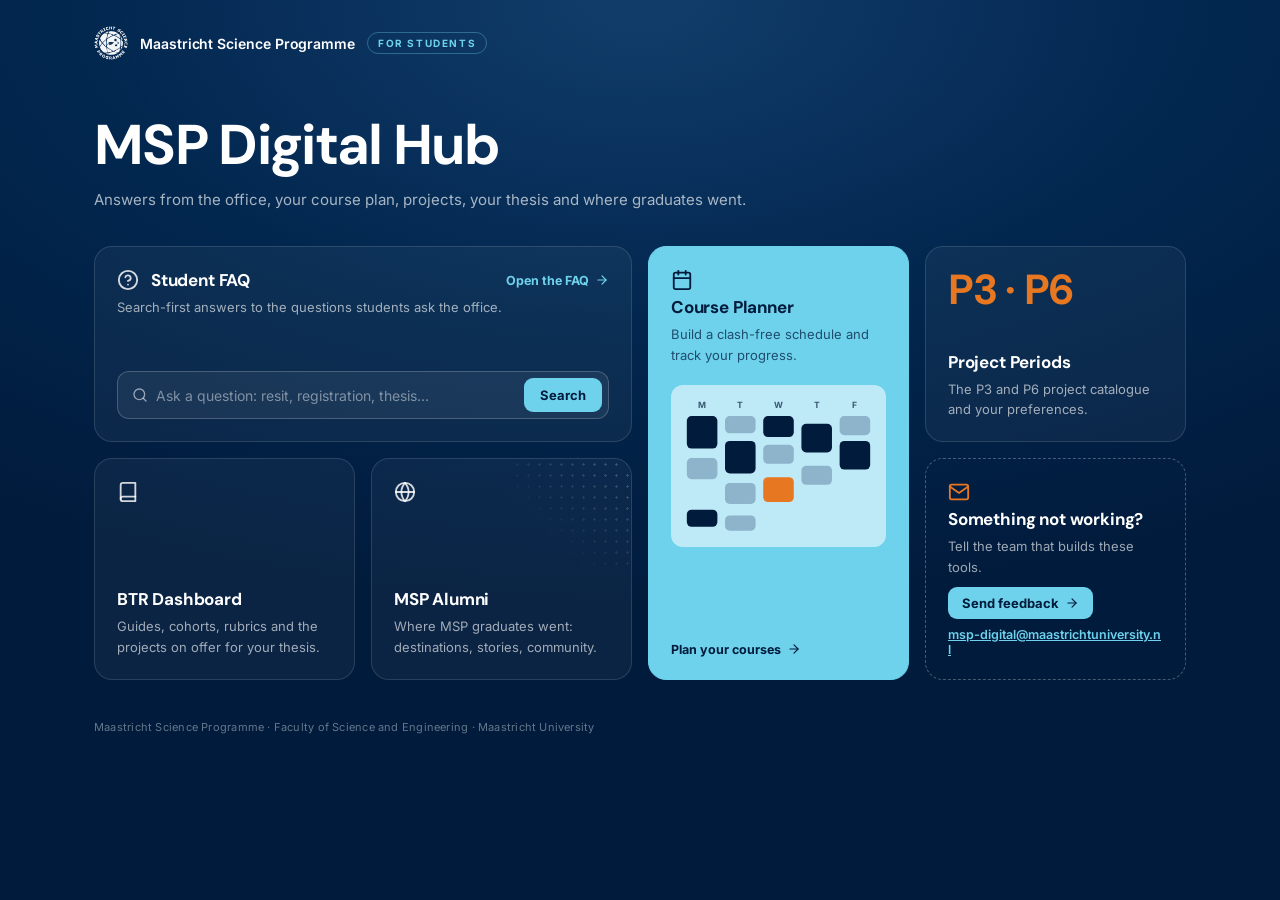
==== commit d32f0f94: "Feedback form on both hubs and a team inbox, on the MSP backend "Something not working?" now opens a" ====
--- a/index.html
+++ b/index.html
@@ -91,6 +91,11 @@
   .card.contact .ic{color:var(--msp-orange)}
   .card.contact a{color:var(--msp-sky);font-size:12.5px;font-weight:600;word-break:break-all}
   .card.contact a:hover{color:#fff}
+  .card.contact .fb{align-self:flex-start;display:inline-flex;align-items:center;gap:6px;margin:4px 0 2px;border:0;border-radius:9px;background:var(--msp-sky);color:var(--msp-navy);font:inherit;font-size:13px;font-weight:700;padding:8px 14px;cursor:pointer}
+  .card.contact .fb svg{width:14px;height:14px}
+  .card.contact .fb:hover,.card.contact .fb:focus-visible{background:#fff;outline:none}
+  .foot a{color:rgba(255,255,255,.6);text-decoration:none;border-bottom:1px solid rgba(255,255,255,.2)}
+  .foot a:hover{color:#fff}
 
   @media (max-width:1100px){
     .grid,body.staff .grid{--cols:2}
@@ -140,6 +145,7 @@
 <script>window.MSP_HUB = 'students';</script>
 <script src="projects.js"></script>
 <script src="msp-ui/msp-shell.js"></script>
+<script src="backend.js"></script>
 <script>
 (function () {
   var HUBKEY = window.MSP_HUB || 'students';
@@ -209,8 +215,18 @@
   var c = document.createElement('div');
   c.className = 'card contact';
   c.innerHTML = '<span class="ic">' + MSPShell.icon('mail') + '</span><div class="end"><h2>Something not working?</h2>' +
-    '<p>Tell the team that builds these tools.</p><a href="mailto:' + FEEDBACK + '">' + FEEDBACK + '</a></div>';
+    '<p>Tell the team that builds these tools.</p><button type="button" class="fb">Send feedback ' + ARROW() + '</button>' +
+    '<a href="mailto:' + FEEDBACK + '">' + FEEDBACK + '</a></div>';
+  c.querySelector('.fb').addEventListener('click', function (e) {
+    MSPFeedback.open({ hub: HUBKEY, tools: P.map(function (p) { return p.name; }), returnFocus: e.currentTarget });
+  });
   grid.appendChild(c);
+
+  // the staff hub links to the team inbox (only the hub team can sign in there)
+  if (HUBKEY === 'staff') {
+    var inbox = document.createElement('a'); inbox.href = 'inbox/'; inbox.textContent = 'Team inbox';
+    var foot = document.querySelector('.foot'); foot.appendChild(document.createTextNode(' · ')); foot.appendChild(inbox);
+  }
 })();
 </script>
 </body>
